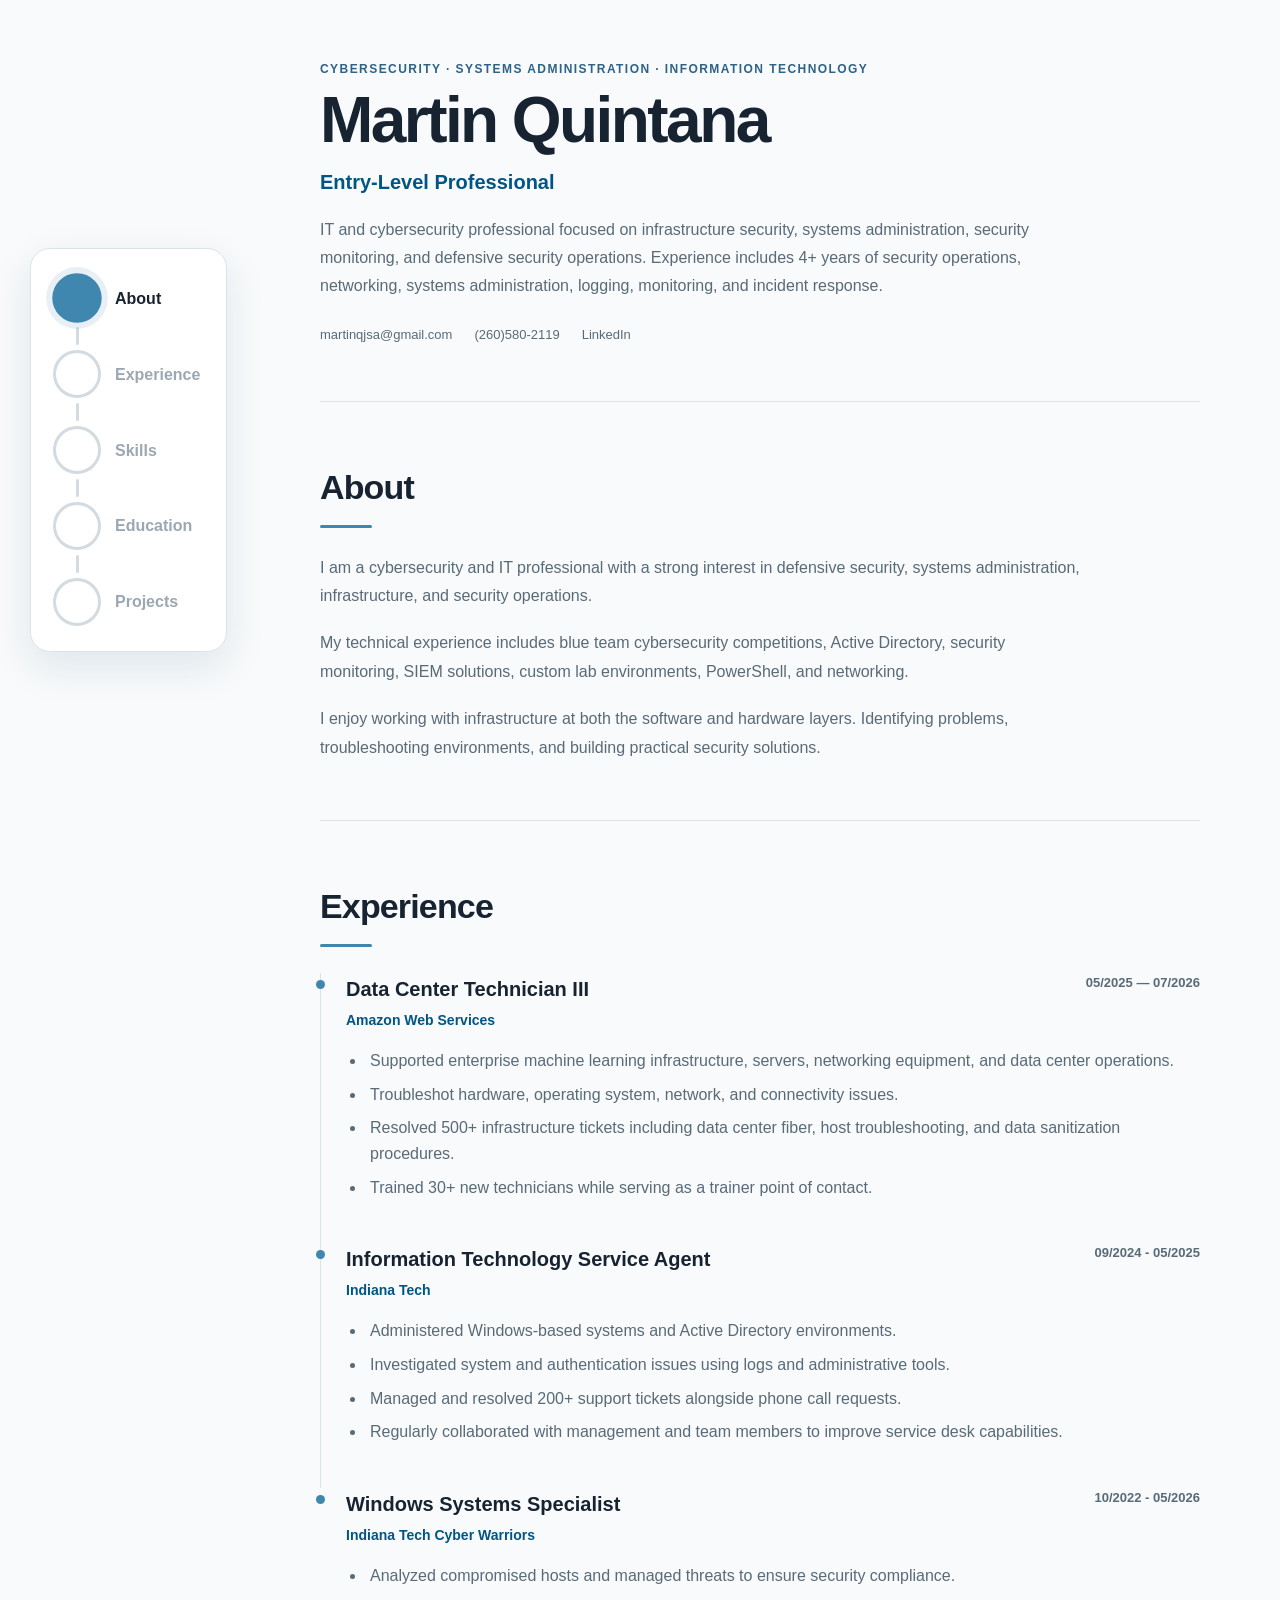
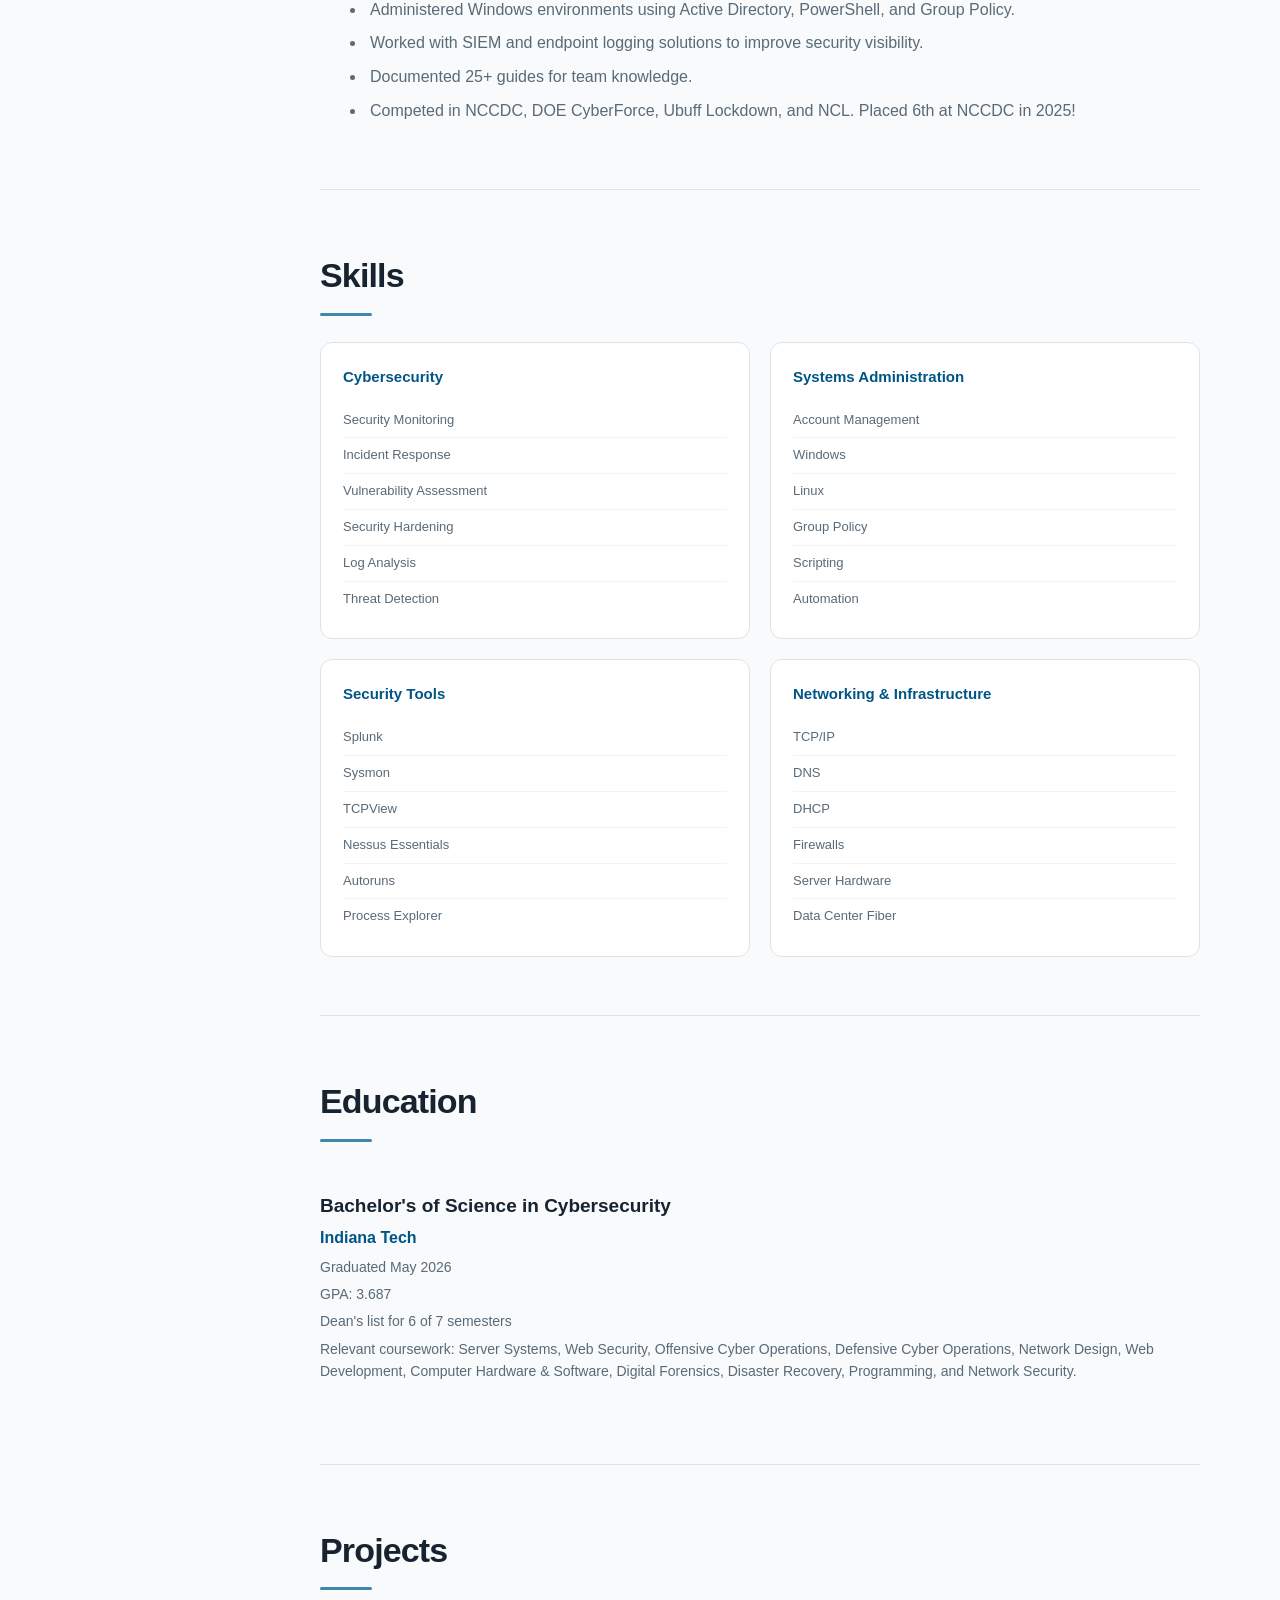
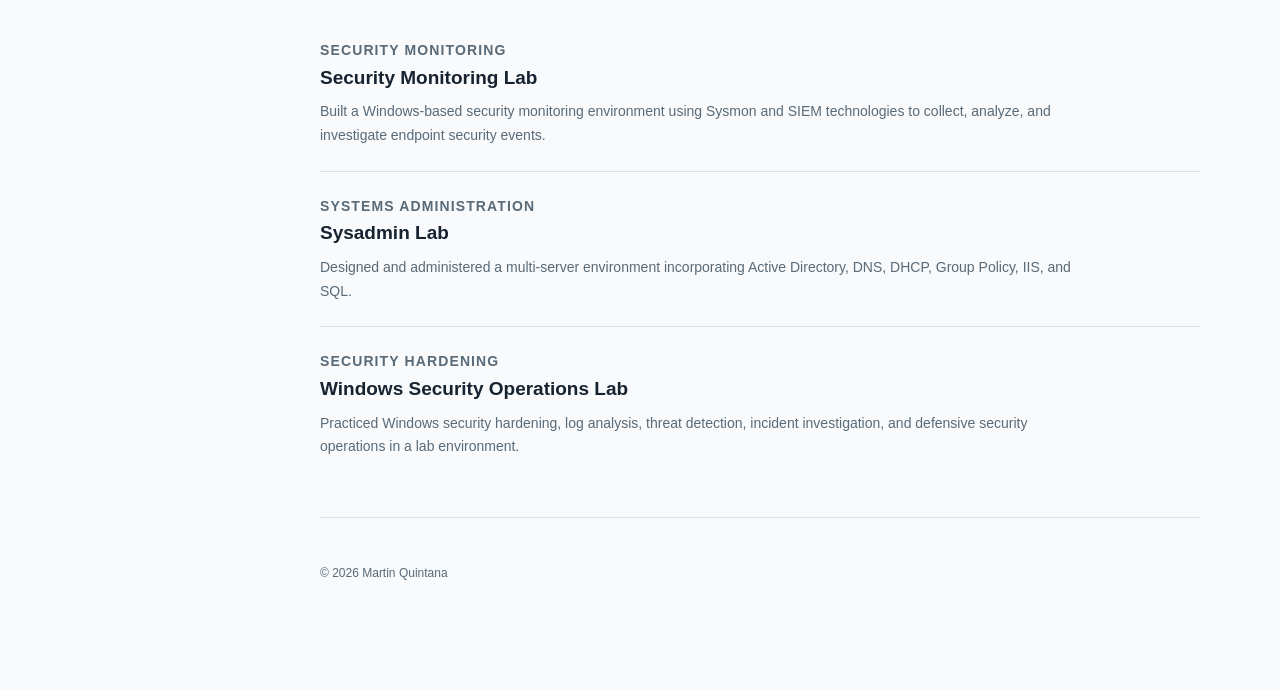
==== index.html @ 3f84eb12 "Create index.html current website code, needs revision and further work" ====
<!DOCTYPE html>
<html lang="en">
<head>
    <meta charset="UTF-8">
    <meta
        name="viewport"
        content="width=device-width, initial-scale=1.0, viewport-fit=cover"
    >
    <meta
        name="description"
        content="Professional cybersecurity and systems administration resume."
    >
    <meta name="theme-color" content="#f8fafb">

    <title>Martin Quintana | Cybersecurity Professional</title>

    <style>

        /* group - color palette */
        :root {
            --blue-dark: #005586;
            --blue-medium: #2e6287;
            --blue-active: #4087b0;

            --brown: #884905;
            --red-dark: #760e00;

            --text: #172331;
            --text-secondary: #596a78;

            --gray: #9ba8b3;
            --gray-light: #d3dbe1;
            --gray-background: #f1f4f6;

            --white: #ffffff;
            --off-white: #f8fafb;

            --border: #dce3e8;

            --shadow:
                0 15px 40px rgba(0, 55, 85, 0.10);
        }


        /* group - site appearance */
        * {
            box-sizing: border-box;
        }

        html {
            scroll-behavior: smooth;
        }

        body {
            margin: 0;

            font-family:
                Inter,
                -apple-system,
                BlinkMacSystemFont,
                "Segoe UI",
                Roboto,
                Helvetica,
                Arial,
                sans-serif;

            color: var(--text);
            background: var(--off-white);

            line-height: 1.6;
        }

        a {
            color: inherit;
            text-decoration: none;
        }


        /* group - page layout */
        .page {
            min-height: 100vh;
        }

        .main-content {
            width: min(880px, calc(100% - 370px));
            margin-left: 320px;
            padding: 45px 0 60px;
        }


        /* group - floating navbar */
        .section-nav {
            position: fixed;

            left: 30px;
            top: 50%;

            transform: translateY(-50%);

            z-index: 1000;

            width: 197px;

            padding:
                25px 22px;

            background: var(--white);

            border:
                1px solid
                var(--border);

            border-radius: 20px;

            box-shadow: var(--shadow);
        }


        .section-nav__list {
            list-style: none;

            margin: 0;
            padding: 0;
        }


        .section-nav__item {
            margin: 0;
            padding: 0;
        }


        /* group - nav link */
        .section-nav__link {
            display: flex;
            align-items: center;
            width: 100%;
            cursor: pointer;
            background: transparent;
            border: 0;
            text-align: left;
            transition: transform 180ms ease;
        }

        .section-nav__link[aria-current="true"] {
            cursor: default;
        }

        .section-nav__link:hover {
            transform: translateX(3px);
        }

        .section-nav__link:focus-visible {
            outline:
                3px solid
                rgba(64, 135, 176, 0.25);

            outline-offset: 4px;

            border-radius: 8px;
        }


        /* group - nav circles */
        .section-nav__circle {
            width: 48px;
            height: 48px;

            flex: 0 0 48px;

            display: flex;

            align-items: center;
            justify-content: center;

            border-radius: 50%;

            border:
                3px solid
                var(--gray-light);

            background:
                var(--white);

            color:
                var(--gray);

            font-size: 16px;

            font-weight: 600;

            transition:
                background 220ms ease,
                border-color 220ms ease,
                color 220ms ease,
                box-shadow 220ms ease,
                transform 220ms ease;
        }


        /* group - navbar text */
        .section-nav__content {
            margin-left: 14px;

            min-width: 0;
        }

        .section-nav__step {
            display: block;

            margin-bottom: 1px;

            color: var(--gray);

            font-size: 10px;

            font-weight: 700;

            letter-spacing: 0.14em;

            line-height: 1.2;

            text-transform: uppercase;

            transition:
                color 220ms ease;
        }

        .section-nav__title {
            display: block;

            color: var(--gray);

            font-size: 16px;

            font-weight: 600;

            line-height: 1.25;

            transition:
                color 220ms ease;
        }


        /* group - navbar design lines */
        .section-nav__connector {
            width: 3px;

            height: 18px;

            margin-top: 5px;
            margin-bottom: 5px;

            margin-left: 22.5px;

            border-radius: 3px;

            background:
                var(--gray-light);

            transition:
                background 220ms ease;
        }


        /* group - active navbar section */
        .section-nav__item.is-active
        .section-nav__circle {
            background:
                var(--blue-active);

            border-color:
                var(--blue-active);

            color:
                var(--white);

            box-shadow:
                0 0 0 6px
                rgba(64, 135, 176, 0.12);

            transform:
                scale(1.03);
        }

        .section-nav__item.is-active
        .section-nav__step {
            color:
                var(--blue-active);
        }

        .section-nav__item.is-active
        .section-nav__title {
            color:
                var(--text);
        }


        /* group - seen nav sections */
        .section-nav__item.is-read
        .section-nav__circle {
            background:
                var(--blue-dark);

            border-color:
                var(--blue-dark);

            color:
                var(--white);
        }

        .section-nav__item.is-read
        .section-nav__step {
            color:
                var(--blue-dark);
        }

        .section-nav__item.is-read
        .section-nav__title {
            color:
                var(--text);
        }


        /* group - unseen nav sections */
        .section-nav__item.is-unread
        .section-nav__circle {
            background:
                var(--white);

            border-color:
                var(--gray-light);

            color:
                var(--gray);
        }

        .section-nav__item.is-unread
        .section-nav__step {
            color:
                var(--gray);
        }

        .section-nav__item.is-unread
        .section-nav__title {
            color:
                var(--gray);
        }


        /* group - seen nav design lines */
        .section-nav__connector.is-read {
            background:
                var(--blue-dark);
        }


        /* group - header */
        .resume-header {
            padding:
                15px 0
                55px;

            border-bottom:
                1px solid
                var(--border);
        }

        .resume-header__eyebrow {
            margin:
                0 0 8px;

            color:
                var(--blue-medium);

            font-size:
                12px;

            font-weight:
                700;

            letter-spacing:
                0.12em;

            text-transform:
                uppercase;
        }

        .resume-header h1 {
            margin: 0;

            color:
                var(--text);

            font-size:
                clamp(42px, 6vw, 64px);

            font-weight:
                700;

            line-height:
                1.05;

            letter-spacing:
                -0.04em;
        }

        .resume-header__role {
            margin:
                12px 0 18px;

            color:
                var(--blue-dark);

            font-size:
                20px;

            font-weight:
                600;
        }

        .resume-header__summary {
            max-width:
                760px;

            margin:
                0;

            color:
                var(--text-secondary);

            font-size:
                16px;

            line-height:
                1.75;
        }


        /* group - contact area */
        .contact-row {
            display:
                flex;

            flex-wrap:
                wrap;

            gap:
                8px 22px;

            margin-top:
                25px;
        }

        .contact-item {
            color:
                var(--text-secondary);

            font-size:
                13px;

            font-weight:
                500;
        }

        .contact-item:hover {
            color:
                var(--blue-dark);
        }


        /* group - resume sections */
        .resume-section {
            padding: 58px 0;
            scroll-margin-top: 32px;
        }

        .resume-section + .resume-section {
            border-top:
                1px solid
                var(--border);
        }


        /* group - section headings */
        .section-heading {
            margin-bottom: 10px;
        }

        .section-heading h2 {
            margin: 0;

            color:
                var(--text);

            font-size:
                34px;

            font-weight:
                700;

            letter-spacing:
                -0.025em;
        }

        .section-rule {
            width: 52px;
            height: 3px;
            margin-bottom: 26px;
            background: var(--blue-active);
            border-radius: 2px;
        }


        /* group - about section */
        .about-text {
            max-width:
                760px;
        }

        .about-text p {
            margin:
                0 0 18px;

            color:
                var(--text-secondary);

            font-size:
                16px;

            line-height:
                1.8;
        }

        .about-text p:last-child {
            margin-bottom: 0;
        }


        /* group - experience section */
        .experience-item {
            position: relative;

            padding:
                0 0 35px 25px;

            border-left:
                1px solid
                var(--border);
        }

        .experience-item:last-child {
            padding-bottom: 0;

            border-left:
                1px solid
                transparent;
        }

        .experience-item::before {
            content: "";

            position: absolute;

            left: -5px;
            top: 7px;

            width: 9px;
            height: 9px;

            border-radius: 50%;

            background:
                var(--blue-active);
        }

        .experience-header {
            display:
                flex;

            justify-content:
                space-between;

            align-items:
                flex-start;

            gap:
                20px;
        }

        .experience-title {
            margin: 0;

            color:
                var(--text);

            font-size:
                20px;

            font-weight:
                700;
        }

        .experience-company {
            margin:
                4px 0 0;

            color:
                var(--blue-dark);

            font-size:
                14px;

            font-weight:
                600;
        }

        .experience-date {
            flex-shrink: 0;

            color:
                var(--text-secondary);

            font-size:
                13px;

            font-weight:
                600;

            white-space:
                nowrap;
        }

        .experience-item ul {
            margin:
                17px 0 0;

            padding-left:
                20px;

            color:
                var(--text-secondary);
        }

        .experience-item li {
            margin-bottom:
                8px;

            padding-left:
                4px;
        }


        /* group - skills section */
        .skills-grid {
            display:
                grid;

            grid-template-columns:
                repeat(2, minmax(0, 1fr));

            gap:
                20px;
        }

        .skill-group {
            padding:
                22px;

            background:
                var(--white);

            border:
                1px solid
                var(--border);

            border-radius:
                12px;
        }

        .skill-group h3 {
            margin:
                0 0 14px;

            color:
                var(--blue-dark);

            font-size:
                15px;

            font-weight:
                700;
        }

        .skill-list {
            list-style:
                none;

            margin: 0;
            padding: 0;
        }

        .skill-list li {
            padding:
                7px 0;

            color:
                var(--text-secondary);

            border-bottom:
                1px solid
                var(--gray-background);

            font-size:
                13px;
        }

        .skill-list li:last-child {
            border-bottom:
                none;
        }


        /* group - education section */
        .education-item {
            padding:
                23px 0;

            border-bottom:
                1px solid
                var(--border);
        }

        .education-item:first-child {
            padding-top: 0;
        }

        .education-item:last-child {
            border-bottom: none;
        }

        .education-degree {
            margin: 0;

            color:
                var(--text);

            font-size:
                19px;

            font-weight:
                700;
        }

        .education-school {
            margin:
                4px 0 0;

            color:
                var(--blue-dark);

            font-weight:
                600;
        }

        .education-details {
            margin:
                5px 0 0;

            color:
                var(--text-secondary);

            font-size:
                14px;
        }

        /* group - projects section */
        .project {
            padding: 23px 0;
            border-bottom: 1px solid var(--border);
        }

        .project:first-child {
            padding-top: 0;
        }

        .project:last-child {
            padding-bottom: 0;
            border-bottom: 0;
        }

        .project-type {
            margin: 0 0 5px;
            color: var(--red-dark);
            font-size: 11px;
            font-weight: 700;
            letter-spacing: 0.08em;
            line-height: 1.3;
            text-transform: uppercase;
        }

        .project h3 {
            margin: 0 0 7px;
            color: var(--text);
            font-size: 19px;
            font-weight: 700;
        }

        .project p {
            max-width: 760px;
            margin: 0;
            color: var(--text-secondary);
            font-size: 14px;
            line-height: 1.7;
        }


        /* group - footer */
        .resume-footer {
            padding:
                34px 0;

            border-top:
                1px solid
                var(--border);

            color:
                var(--text-secondary);

            font-size:
                12px;
        }


        /* group - tablet compatibility */
        @media (max-width: 1050px) {
            .section-nav {
                left: 16px;
                width: 196px;
                padding: 18px 15px;
            }

            .section-nav__circle {
                width: 42px;
                height: 42px;
                flex-basis: 42px;
            }

            .section-nav__connector {
                margin-left: 19.5px;
            }

            .section-nav__content {
                margin-left: 10px;
            }

            .section-nav__title {
                font-size: 14px;
            }

            .main-content {
                width: calc(100% - 250px);
                margin-left: 235px;
            }
        }


        /* group - mobile compatibility */
        @media (max-width: 700px) {

            .main-content {
                width:
                    100%;

                margin-left:
                    0;

                padding:
                    30px 22px 100px;
            }


            .resume-header {
                padding:
                    10px 0 45px;
            }


            .resume-header h1 {
                font-size:
                    clamp(38px, 12vw, 55px);
            }


            .resume-header__role {
                font-size:
                    17px;
            }


            .resume-section {
                padding: 48px 0;
                scroll-margin-top: 20px;
            }


            .skills-grid {
                grid-template-columns:
                    1fr;
            }


            .experience-header {
                flex-direction:
                    column;

                gap:
                    4px;
            }


            /* group - mobile nav */
            .section-nav {
                position: fixed;
                right: 12px;
                bottom: max(12px, env(safe-area-inset-bottom));
                left: 12px;
                width: auto;
                padding: 8px 10px;
                transform: none;
                border-radius: 14px;
                backdrop-filter: blur(10px);
                -webkit-backdrop-filter: blur(10px);
            }


            .section-nav__list {
                display:
                    flex;

                align-items:
                    center;

                justify-content:
                    space-between;
            }


            .section-nav__item {
                flex:
                    1;
            }


            .section-nav__link {
                justify-content:
                    center;
            }


            .section-nav__content {
                display:
                    none;
            }


            .section-nav__circle {
                width: 38px;
                height: 38px;
                flex-basis: 38px;
                border-width: 2px;
                font-size: 13px;
            }


            .section-nav__connector {
                display:
                    none;
            }


            .section-heading h2 {
                font-size:
                    30px;
            }

        }

        @media (prefers-reduced-motion: reduce) {
            html {
                scroll-behavior: auto;
            }

            *,
            *::before,
            *::after {
                transition-duration: 0.01ms !important;
                animation-duration: 0.01ms !important;
                animation-iteration-count: 1 !important;
            }
        }

    </style>
</head>


<body>

<div class="page">


    <!-- area - navbar -->
    <nav
        class="section-nav"
        aria-label="Resume sections"
    >

        <ul class="section-nav__list">


            <!-- navigation item 1 - about -->
            <li
                class="section-nav__item is-active"
                data-nav-index="0"
            >

                <a
                    href="#about"
                    class="section-nav__link"
                >

                    <span class="section-nav__circle">
                    </span>

                    <span class="section-nav__content">

                        <span class="section-nav__step">
                        </span>

                        <span class="section-nav__title">
                            About
                        </span>

                    </span>

                </a>


                <div
                    class="section-nav__connector"
                    data-connector-index="0"
                ></div>

            </li>


            <!-- navigation item 2 - experience -->
            <li
                class="section-nav__item is-unread"
                data-nav-index="1"
            >

                <a
                    href="#experience"
                    class="section-nav__link"
                >

                    <span class="section-nav__circle">
                    </span>

                    <span class="section-nav__content">

                        <span class="section-nav__step">
                        </span>

                        <span class="section-nav__title">
                            Experience
                        </span>

                    </span>

                </a>


                <div
                    class="section-nav__connector"
                    data-connector-index="1"
                ></div>

            </li>


            <!-- navigation item 3 - skills -->
            <li
                class="section-nav__item is-unread"
                data-nav-index="2"
            >

                <a
                    href="#skills"
                    class="section-nav__link"
                >

                    <span class="section-nav__circle">
                    </span>

                    <span class="section-nav__content">

                        <span class="section-nav__step">
                        </span>

                        <span class="section-nav__title">
                            Skills
                        </span>

                    </span>

                </a>


                <div
                    class="section-nav__connector"
                    data-connector-index="2"
                ></div>

            </li>


            <!-- navigation item 4 - education -->
            <li
                class="section-nav__item is-unread"
                data-nav-index="3"
            >

                <a
                    href="#education"
                    class="section-nav__link"
                >

                    <span class="section-nav__circle" aria-hidden="true"></span>

                    <span class="section-nav__content">
                        <span class="section-nav__title">
                            Education
                        </span>
                    </span>

                </a>

                <div
                    class="section-nav__connector"
                    data-connector-index="3"
                    aria-hidden="true"
                ></div>

            </li>

            <!-- navigation item 5 - projects -->
            <li
                class="section-nav__item is-unread"
                data-nav-index="4"
            >

                <a
                    href="#projects"
                    class="section-nav__link"
                >

                    <span class="section-nav__circle" aria-hidden="true"></span>

                    <span class="section-nav__content">
                        <span class="section-nav__title">
                            Projects
                        </span>
                    </span>

                </a>

            </li>

        </ul>

    </nav>



    <!-- area - main content -->
    <main class="main-content">


        <!-- area - header -->
        <header class="resume-header">

            <p class="resume-header__eyebrow">
                Cybersecurity · Systems Administration · Information Technology
            </p>


            <h1>
                Martin Quintana
            </h1>


            <p class="resume-header__role">
                Entry-Level Professional
            </p>


            <p class="resume-header__summary">
                IT and cybersecurity professional focused on
                infrastructure security, systems administration,
                security monitoring, and defensive security
                operations. Experience includes 4+ years of security 
                operations, networking, systems administration, logging,
                monitoring, and incident response.
            </p>


            <div class="contact-row">

                <a
                    class="contact-item"
                    href="mailto:martinqjsa@gmail.com"
                >
                    martinqjsa@gmail.com
                </a>

                <a
                    class="contact-item"
                    href="tel:+12605802119"
                >
                    (260)580-2119
                </a>

                <a
                    class="contact-item"
                    href="https://www.linkedin.com/in/martin-quintana"
                    target="_blank"
                    rel="noopener noreferrer"
                >
                    LinkedIn
                </a>

            </div>

        </header>



        <!-- section1 - about -->
        <section
            id="about"
            class="resume-section"
            data-nav-section="0"
        >

            <div class="section-heading">

                <h2>
                    About
                </h2>

            </div>

            <div class="section-rule"></div>


            <div class="about-text">

                <p>
                    I am a cybersecurity and IT professional with
                    a strong interest in defensive security, systems
                    administration, infrastructure, and security
                    operations.
                </p>

                <p>
                    My technical experience includes blue team cybersecurity 
                    competitions, Active Directory, security monitoring, SIEM 
                    solutions, custom lab environments, PowerShell, and networking.
                </p>

                <p>
                    I enjoy working with infrastructure at both the
                    software and hardware layers. Identifying
                    problems, troubleshooting environments, and 
                    building practical security solutions.
                </p>

            </div>

        </section>



        <!-- section2 - experience -->
        <section
            id="experience"
            class="resume-section"
            data-nav-section="1"
        >

            <div class="section-heading">

                <h2>
                    Experience
                </h2>

            </div>

            <div class="section-rule"></div>


            <article class="experience-item">

                <div class="experience-header">

                    <div>

                        <h3 class="experience-title">
                            Data Center Technician III
                        </h3>

                        <p class="experience-company">
                            Amazon Web Services
                        </p>

                    </div>

                    <span class="experience-date">
                        05/2025 — 07/2026
                    </span>

                </div>


                <ul>

                    <li>
                        Supported enterprise machine learning 
                        infrastructure, servers, networking 
                        equipment, and data center operations.
                    </li>

                    <li>
                        Troubleshot hardware, operating system,
                        network, and connectivity issues.
                    </li>

                    <li>
                        Resolved 500+ infrastructure tickets including
                        data center fiber, host troubleshooting, and 
                        data sanitization procedures.
                    </li>

                    <li>
                        Trained 30+ new technicians while serving as a
                        trainer point of contact.
                    </li>

                </ul>

            </article>


            <article class="experience-item">

                <div class="experience-header">

                    <div>

                        <h3 class="experience-title">
                            Information Technology Service Agent
                        </h3>

                        <p class="experience-company">
                            Indiana Tech
                        </p>

                    </div>

                    <span class="experience-date">
                        09/2024 - 05/2025
                    </span>

                </div>


                <ul>

                    <li>
                        Administered Windows-based systems and
                        Active Directory environments.
                    </li>

                    <li>
                        Investigated system and authentication
                        issues using logs and administrative tools.
                    </li>

                    <li>
                        Managed and resolved 200+ support tickets 
                        alongside phone call requests.
                    </li>

                    <li>
                        Regularly collaborated with management and 
                        team members to improve service desk capabilities.
                    </li>

                </ul>

            </article>


            <article class="experience-item">

                <div class="experience-header">

                    <div>

                        <h3 class="experience-title">
                            Windows Systems Specialist
                        </h3>

                        <p class="experience-company">
                            Indiana Tech Cyber Warriors
                        </p>

                    </div>

                    <span class="experience-date">
                        10/2022 - 05/2026
                    </span>

                </div>


                <ul>

                    <li>
                        Analyzed compromised hosts and managed threats to ensure 
                        security compliance.
                    </li>

                    <li>
                        Administered Windows environments using Active Directory, 
                        PowerShell, and Group Policy.
                    </li>

                    <li>
                        Worked with SIEM and endpoint logging solutions
                        to improve security visibility.
                    </li>

                    <li>
                        Documented 25+ guides for team knowledge.
                    </li>

                    <li>
                        Competed in NCCDC, DOE CyberForce, Ubuff Lockdown, and NCL.
                         Placed 6th at NCCDC in 2025!
                    </li>

                </ul>

            </article>

        </section>



        <!-- section3 - skills -->
        <section
            id="skills"
            class="resume-section"
            data-nav-section="2"
        >

            <div class="section-heading">

                <h2>
                    Skills
                </h2>

            </div>

            <div class="section-rule"></div>


            <div class="skills-grid">


                <div class="skill-group">

                    <h3>
                        Cybersecurity
                    </h3>

                    <ul class="skill-list">

                        <li>Security Monitoring</li>
                        <li>Incident Response</li>
                        <li>Vulnerability Assessment</li>
                        <li>Security Hardening</li>
                        <li>Log Analysis</li>
                        <li>Threat Detection</li>

                    </ul>

                </div>


                <div class="skill-group">

                    <h3>
                        Systems Administration
                    </h3>

                    <ul class="skill-list">

                        <li>Account Management</li>
                        <li>Windows</li>
                        <li>Linux</li>
                        <li>Group Policy</li>
                        <li>Scripting</li>
                        <li>Automation</li>

                    </ul>

                </div>


                <div class="skill-group">

                    <h3>
                        Security Tools
                    </h3>

                    <ul class="skill-list">

                        <li>Splunk</li>
                        <li>Sysmon</li>
                        <li>TCPView</li>
                        <li>Nessus Essentials</li>
                        <li>Autoruns</li>
                        <li>Process Explorer</li>

                    </ul>

                </div>


                <div class="skill-group">

                    <h3>
                        Networking & Infrastructure
                    </h3>

                    <ul class="skill-list">

                        <li>TCP/IP</li>
                        <li>DNS</li>
                        <li>DHCP</li>
                        <li>Firewalls</li>
                        <li>Server Hardware</li>
                        <li>Data Center Fiber</li>

                    </ul>

                </div>

            </div>

        </section>



        <!-- section4 - education -->
        <section
            id="education"
            class="resume-section"
            data-nav-section="3"
        >

            <div class="section-heading">

                <h2>
                    Education
                </h2>

            </div>

            <div class="section-rule"></div>


            <article class="education-item">

                <h3 class="education-degree">
                    Bachelor's of Science in Cybersecurity
                </h3>

                <p class="education-school">
                    Indiana Tech
                </p>

                <p class="education-details">
                    Graduated May 2026
                </p>

                <p class="education-details"> 
                    GPA: 3.687
                </p>

                <p class="education-details"> 
                    Dean's list for 6 of 7 semesters
                </p>       
                
                <p class="education-details"> 
                    Relevant coursework: Server Systems, Web Security, 
                    Offensive Cyber Operations, Defensive Cyber 
                    Operations, Network Design, Web Development, 
                    Computer Hardware & Software, Digital Forensics, 
                    Disaster Recovery, Programming, and Network Security.
                </p>  

            </article>

        </section>


        <!-- section5 - projects -->
        <section
            id="projects"
            class="resume-section"
            data-nav-section="4"
        >

            <div class="section-heading">
                <h2>Projects</h2>
            </div>

            <div class="section-rule"></div>

            <article class="project">
                <p class="project-type">Security Monitoring</p>
                <h3>Security Monitoring Lab</h3>
                <p>
                    Built a Windows-based security monitoring environment
                    using Sysmon and SIEM technologies to collect, analyze,
                    and investigate endpoint security events.
                </p>
            </article>

            <article class="project">
                <p class="project-type">Systems Administration</p>
                <h3>Sysadmin Lab</h3>
                <p>
                    Designed and administered a multi-server
                    environment incorporating Active Directory, DNS, DHCP,
                    Group Policy, IIS, and SQL.
                </p>
            </article>

            <article class="project">
                <p class="project-type">Security Hardening</p>
                <h3>Windows Security Operations Lab</h3>
                <p>
                    Practiced Windows security hardening, log analysis, 
                    threat detection, incident investigation, and 
                    defensive security operations in a lab environment.
                </p>
            </article>

        </section>


        <!-- area - footer -->

        <footer class="resume-footer">

            <p>
                © 2026 Martin Quintana
            </p>

        </footer>

    </main>

</div>



<script>
document.addEventListener("DOMContentLoaded", () => {
    const navItems = [...document.querySelectorAll(".section-nav__item")];
    const navLinks = [...document.querySelectorAll(".section-nav__link")];
    const connectors = [...document.querySelectorAll(".section-nav__connector")];
    const sections = [...document.querySelectorAll("[data-nav-section]")];

    if (!navItems.length || !navLinks.length || !sections.length) return;

    const updateNavigation = (activeIndex) => {
        navItems.forEach((item, index) => {
            item.classList.toggle("is-active", index === activeIndex);
            item.classList.toggle("is-read", index < activeIndex);
            item.classList.toggle("is-unread", index > activeIndex);
        });

        navLinks.forEach((link, index) => {
            if (index === activeIndex) {
                link.setAttribute("aria-current", "true");
            } else {
                link.removeAttribute("aria-current");
            }
        });

        connectors.forEach((connector, index) => {
            connector.classList.toggle("is-read", activeIndex > index);
        });
    };

    const observer = new IntersectionObserver(
        (entries) => {
            const visibleSections = entries
                .filter((entry) => entry.isIntersecting)
                .sort(
                    (a, b) =>
                        a.boundingClientRect.top - b.boundingClientRect.top
                );

            if (!visibleSections.length) return;

            const activeIndex = sections.indexOf(visibleSections[0].target);

            if (activeIndex >= 0) {
                updateNavigation(activeIndex);
            }
        },
        {
            rootMargin: "-32% 0px -52% 0px",
            threshold: 0
        }
    );

    sections.forEach((section) => observer.observe(section));

    navItems.forEach((item, index) => {
        const link = item.querySelector(".section-nav__link");

        link?.addEventListener("click", () => {
            updateNavigation(index);
        });
    });

    updateNavigation(0);
});
</script>

</body>
</html>
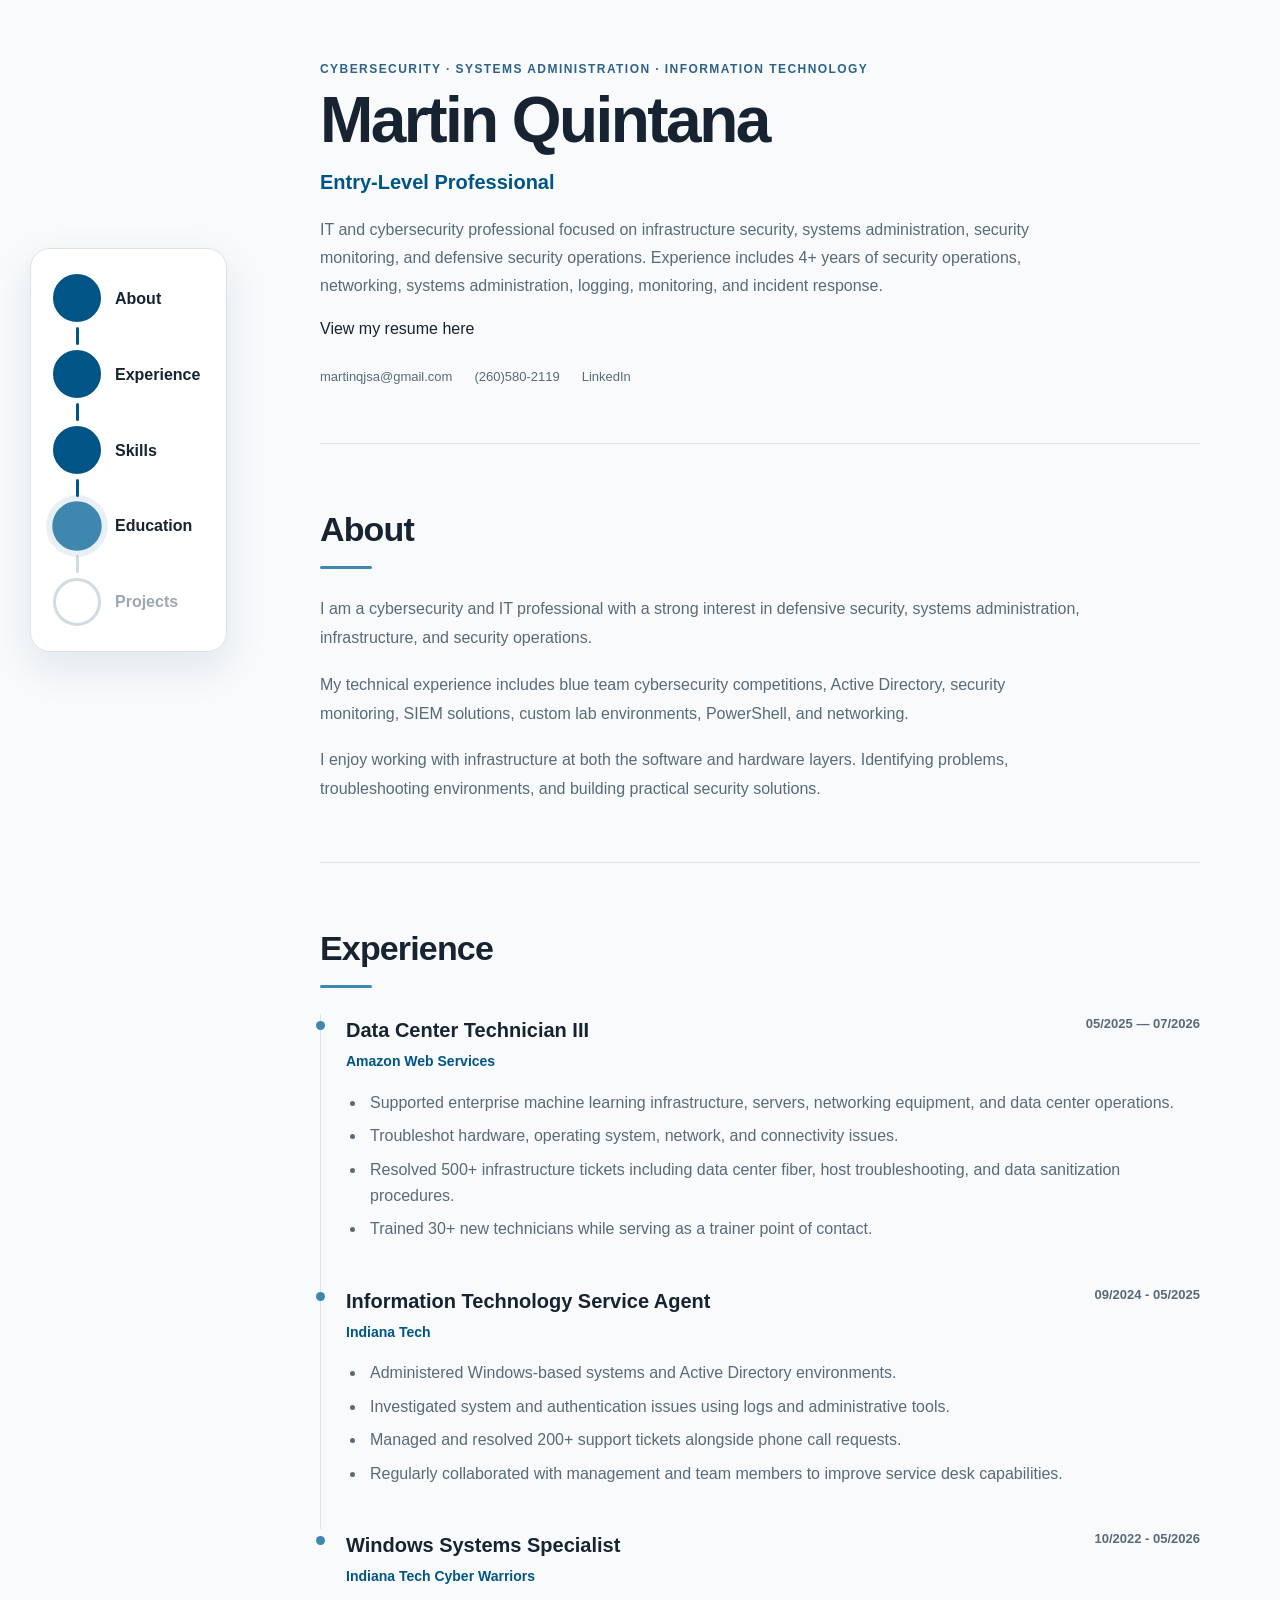
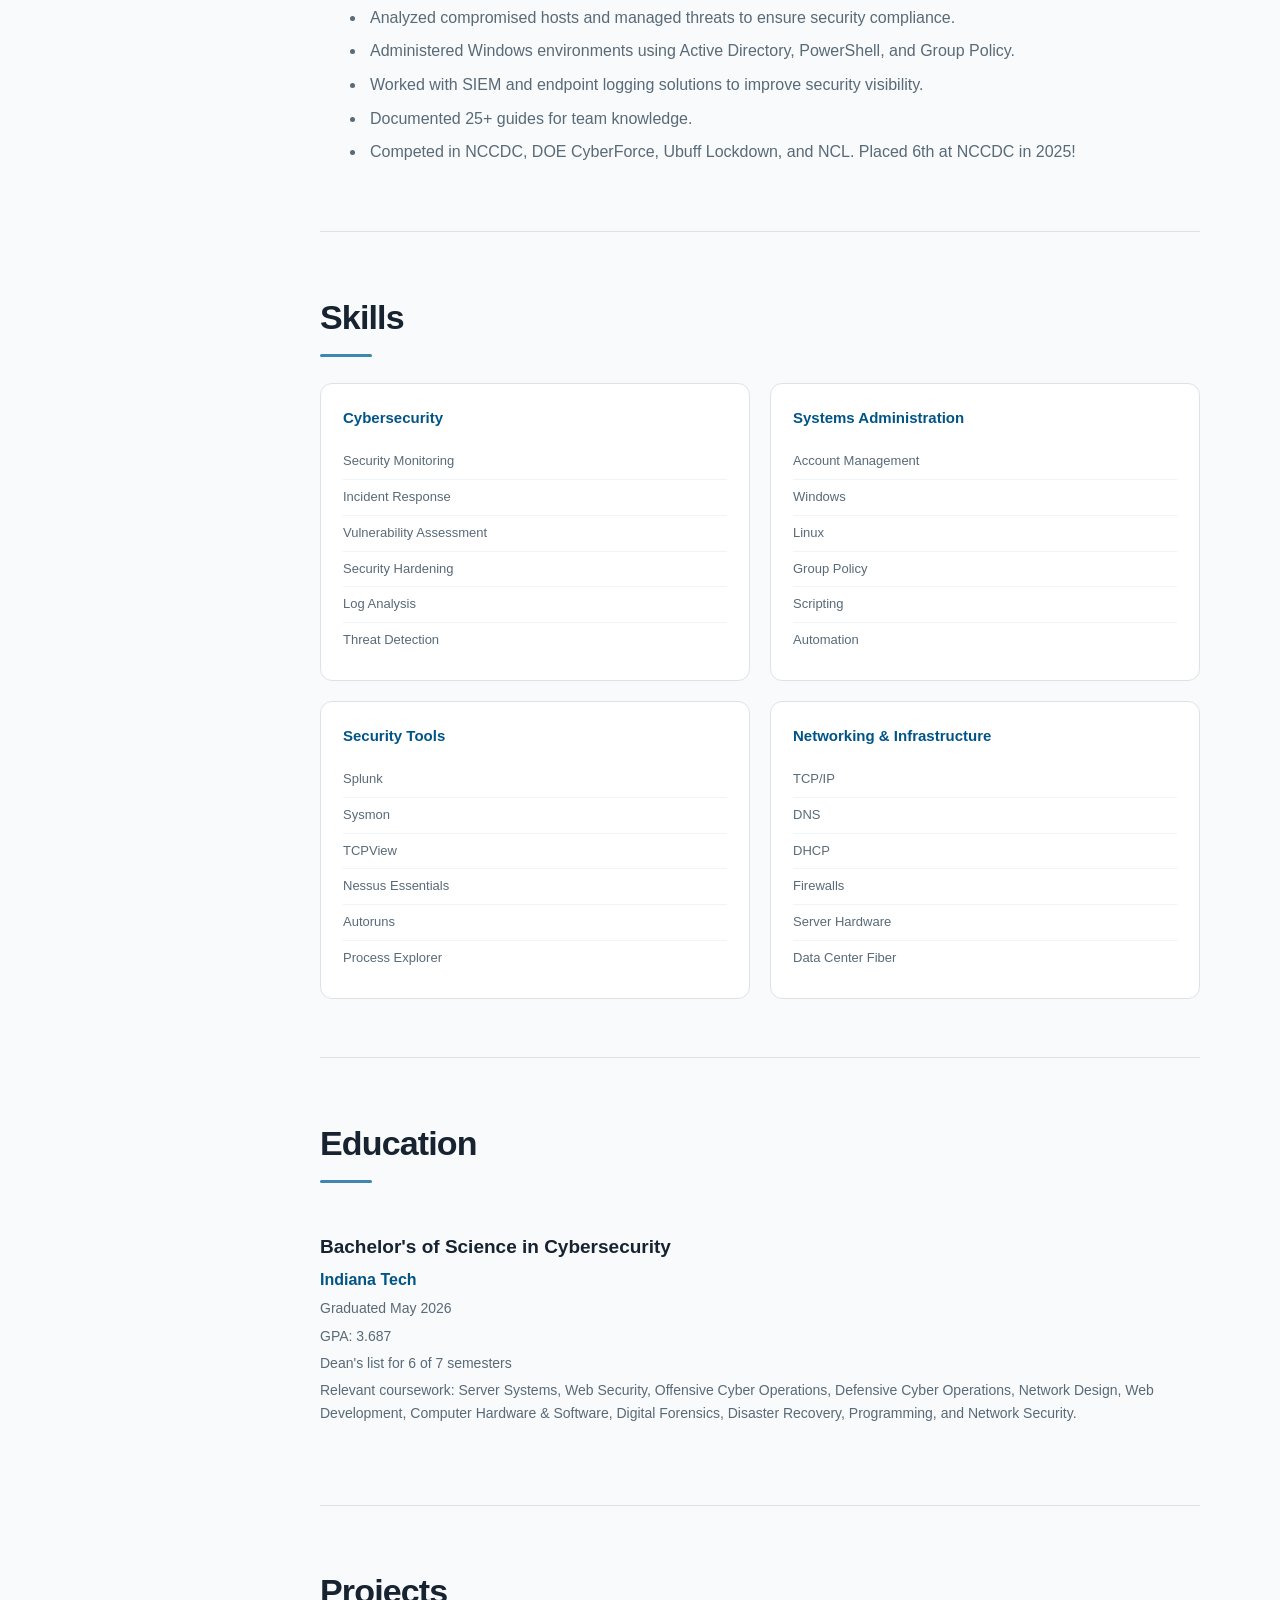
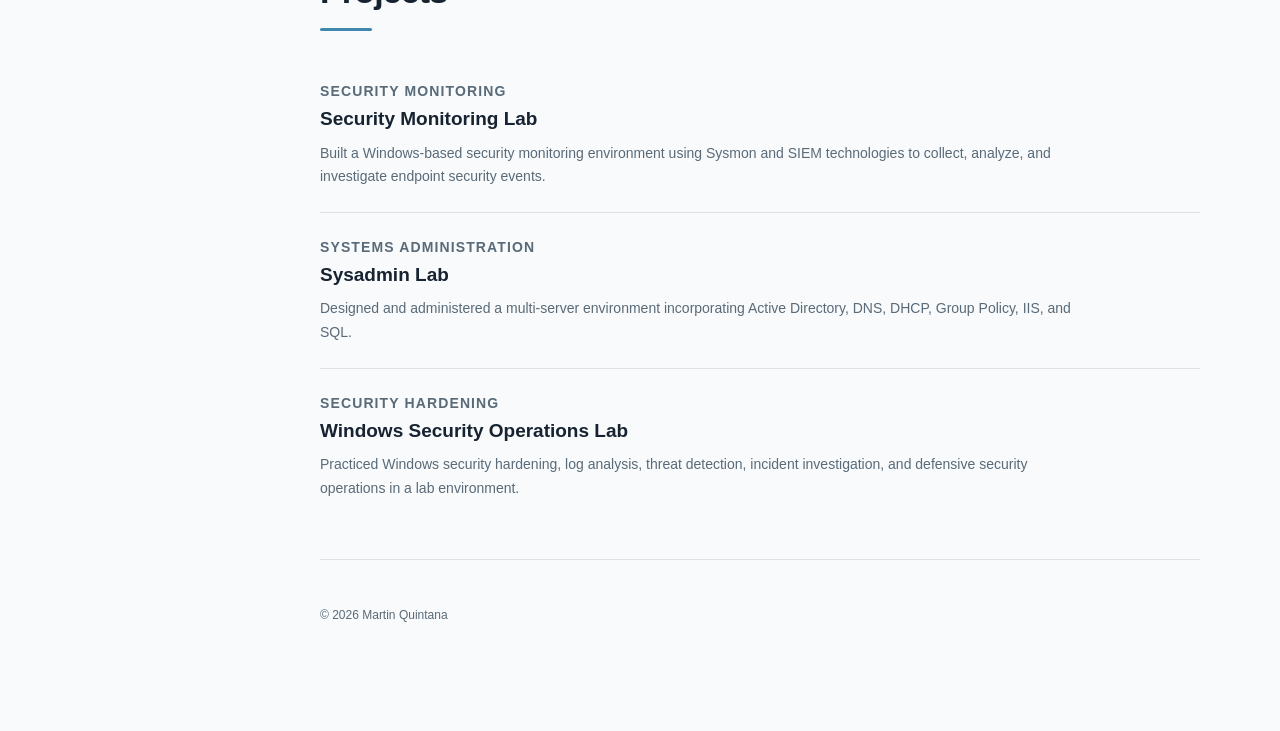
==== commit 34bf12ba: "Update index.html added href to resume page" ====
--- a/index.html
+++ b/index.html
@@ -13,7 +13,7 @@
     <meta name="theme-color" content="#f8fafb">
 
     <title>Martin Quintana | Cybersecurity Professional</title>
-
+    
     <style>
 
         /* group - color palette */
@@ -1215,6 +1215,10 @@
                 monitoring, and incident response.
             </p>
 
+            <p>
+                <a href="resume.html"> View my resume here</a>
+            </p>
+
 
             <div class="contact-row">
 
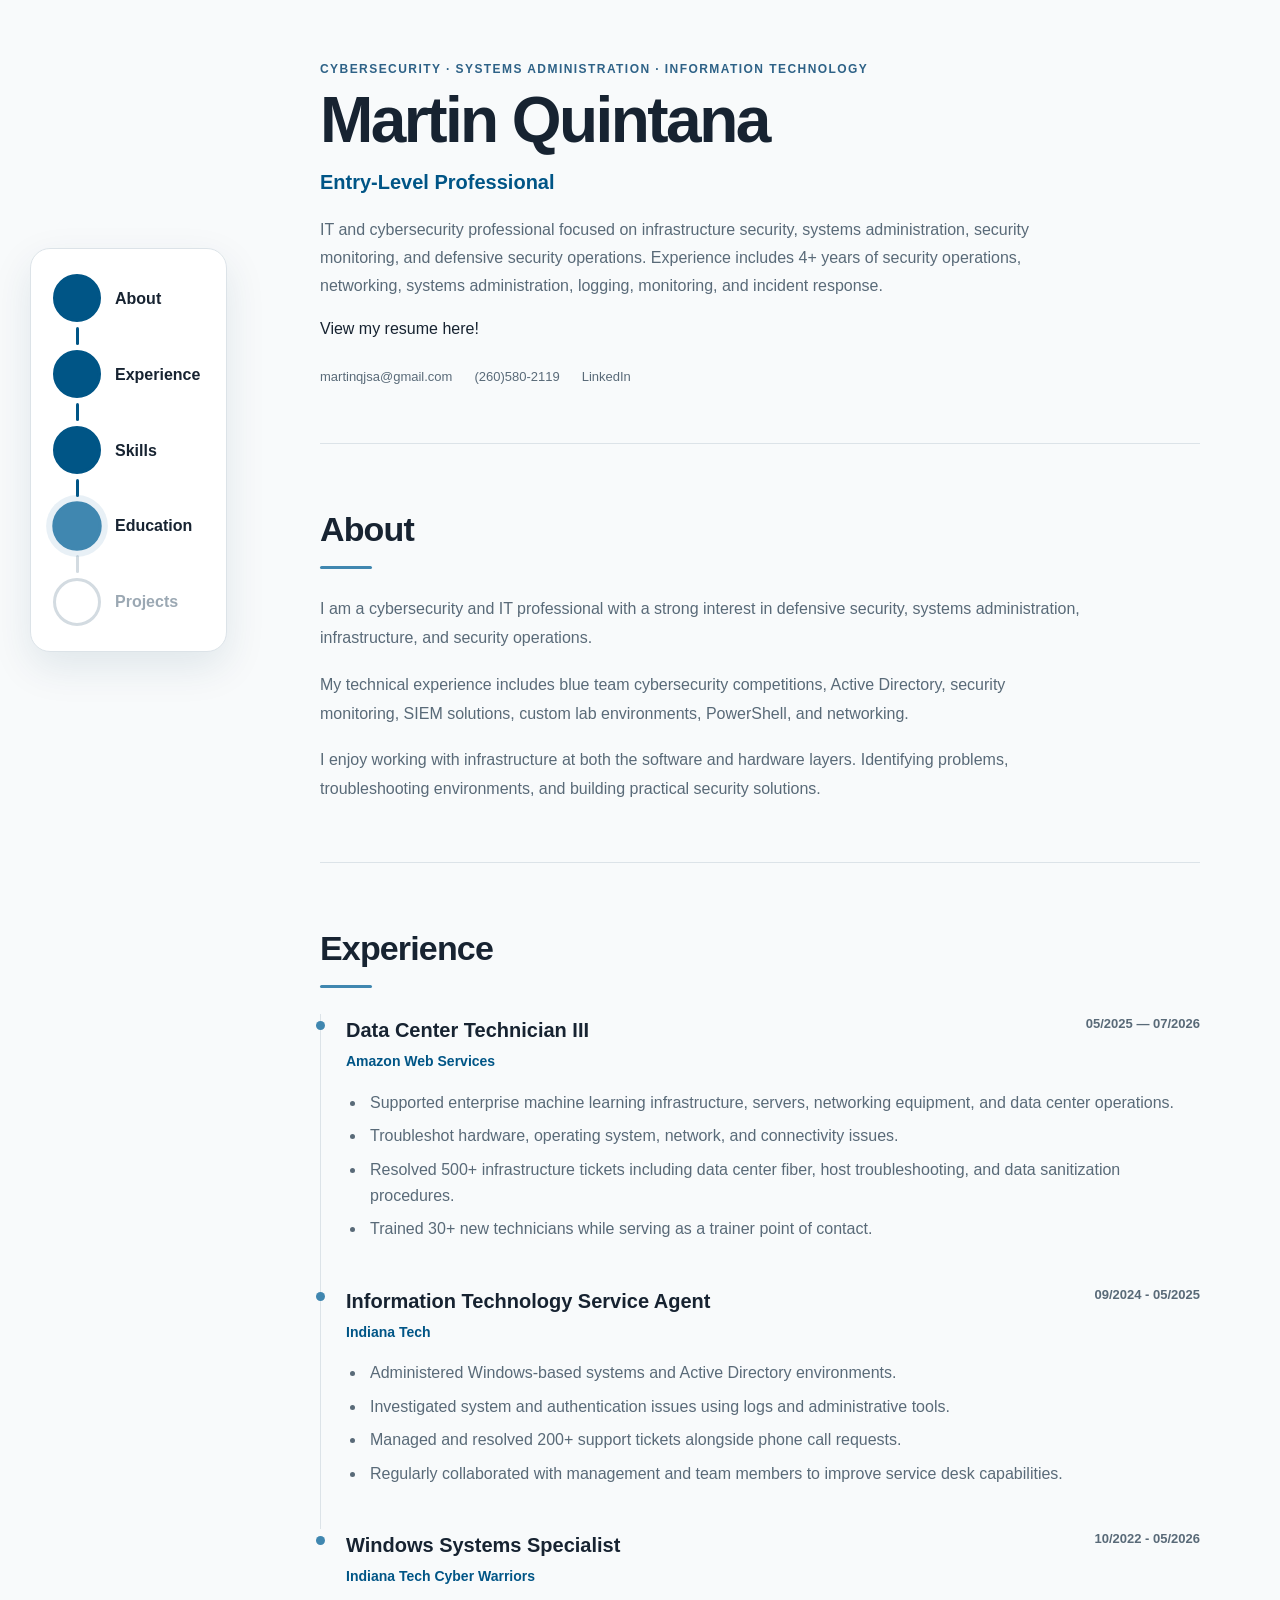
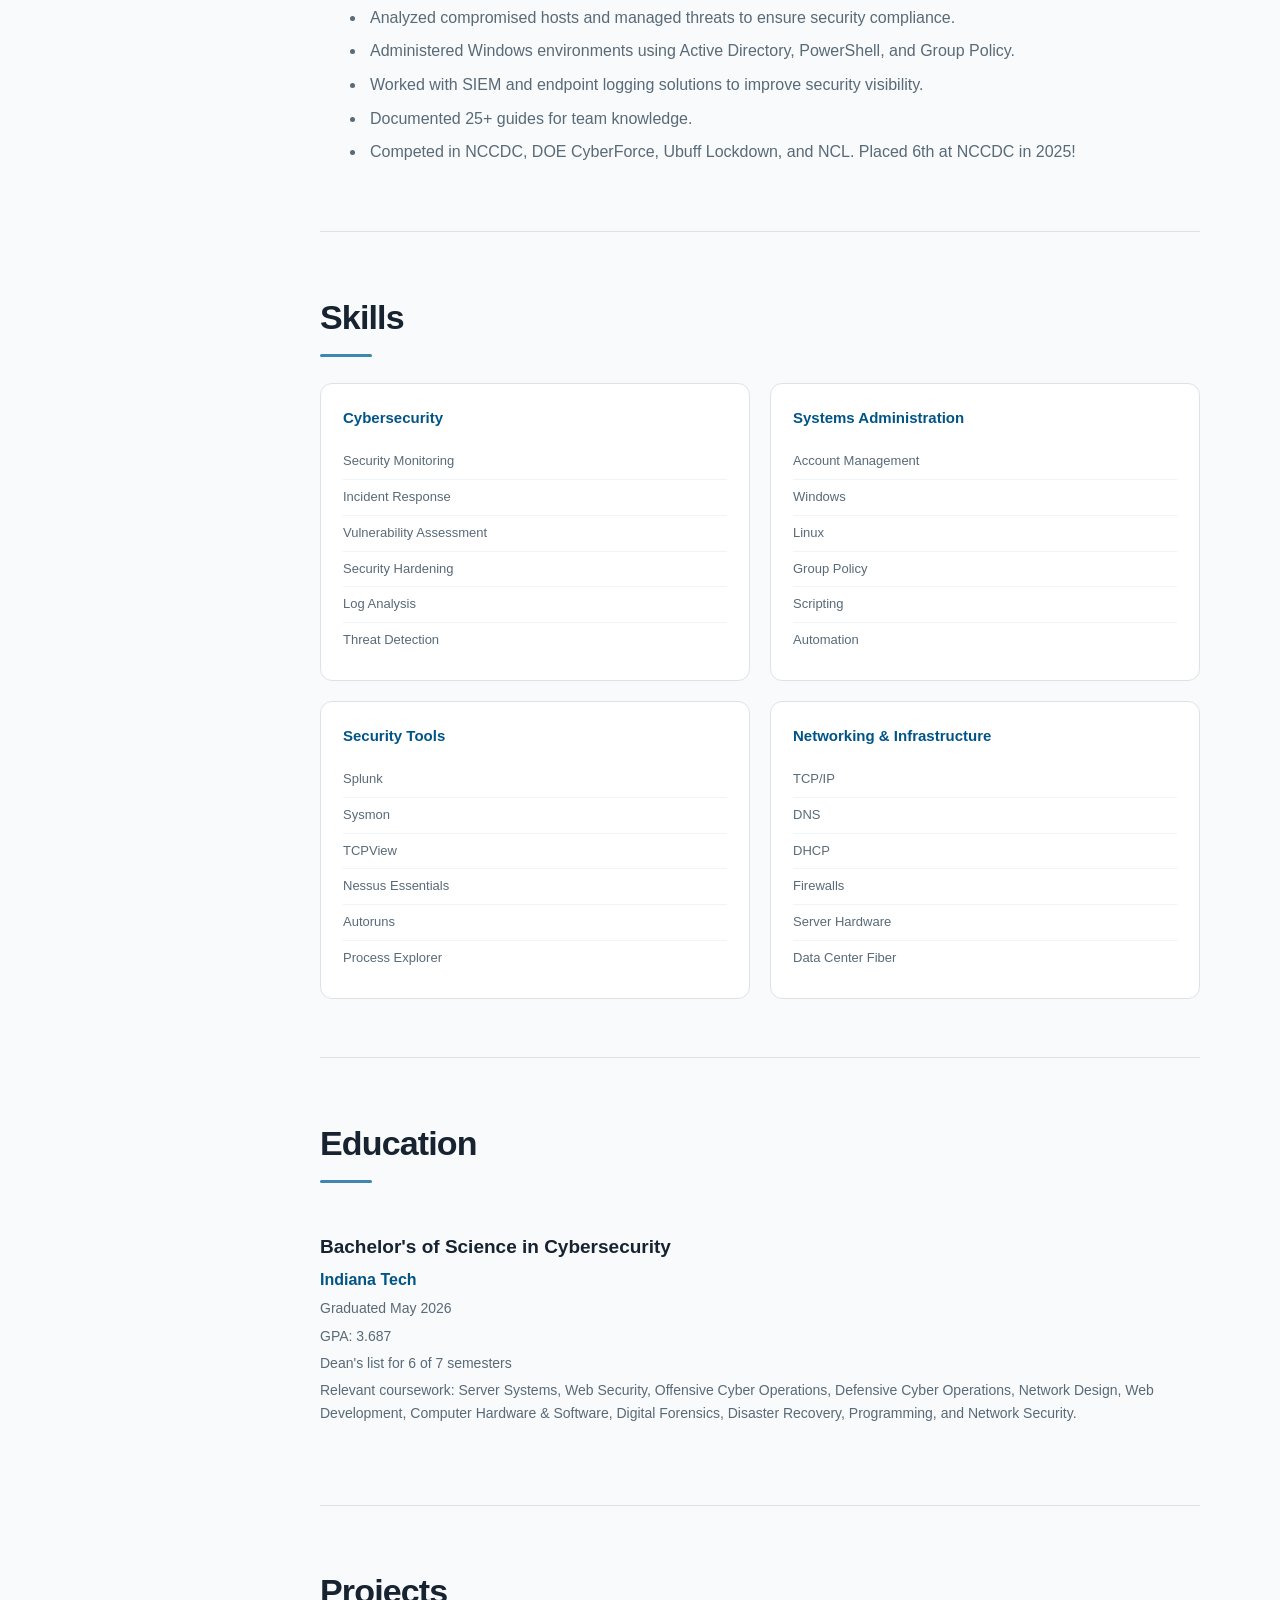
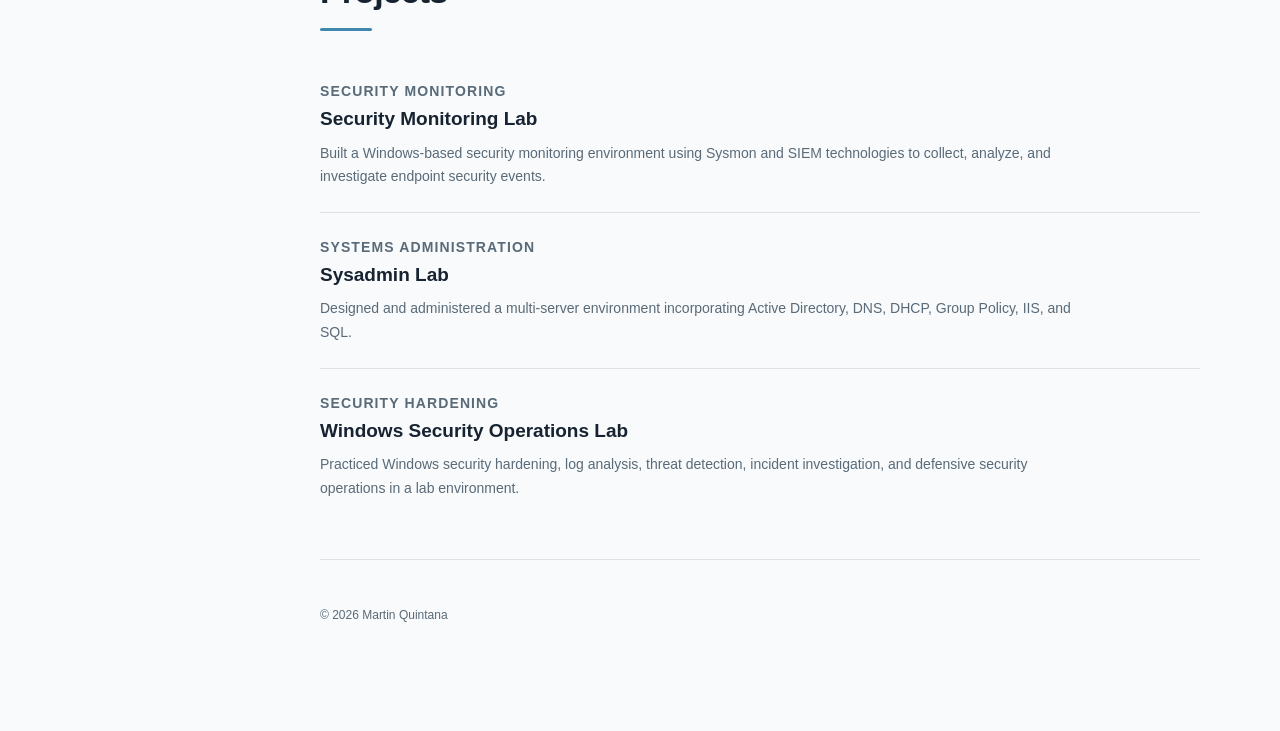
==== commit 9f58e360: "updating dev branch made resume page with viewer and download button hopefully it works?" ====
--- a/index.html
+++ b/index.html
@@ -1216,7 +1216,7 @@
             </p>
 
             <p>
-                <a href="resume.html"> View my resume here</a>
+                <a href="resume.html">View my resume here!</a>
             </p>
 
 
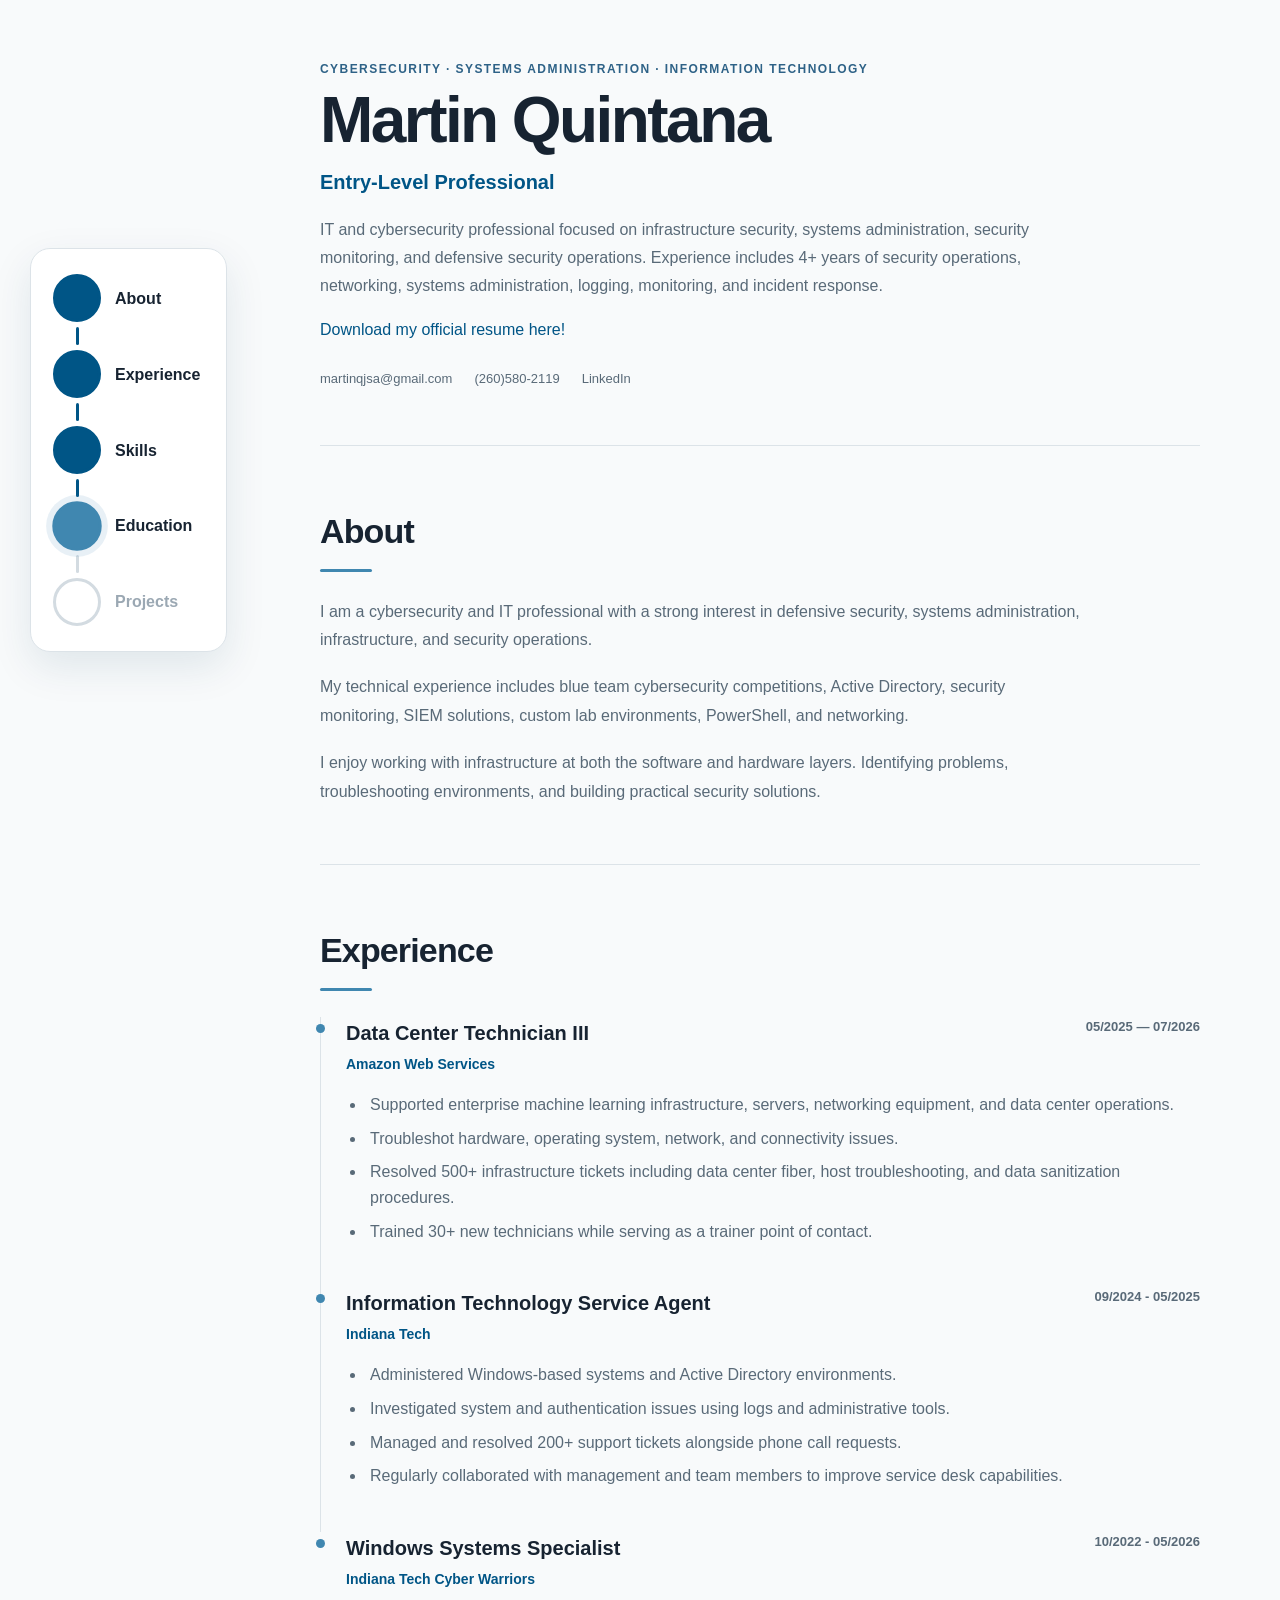
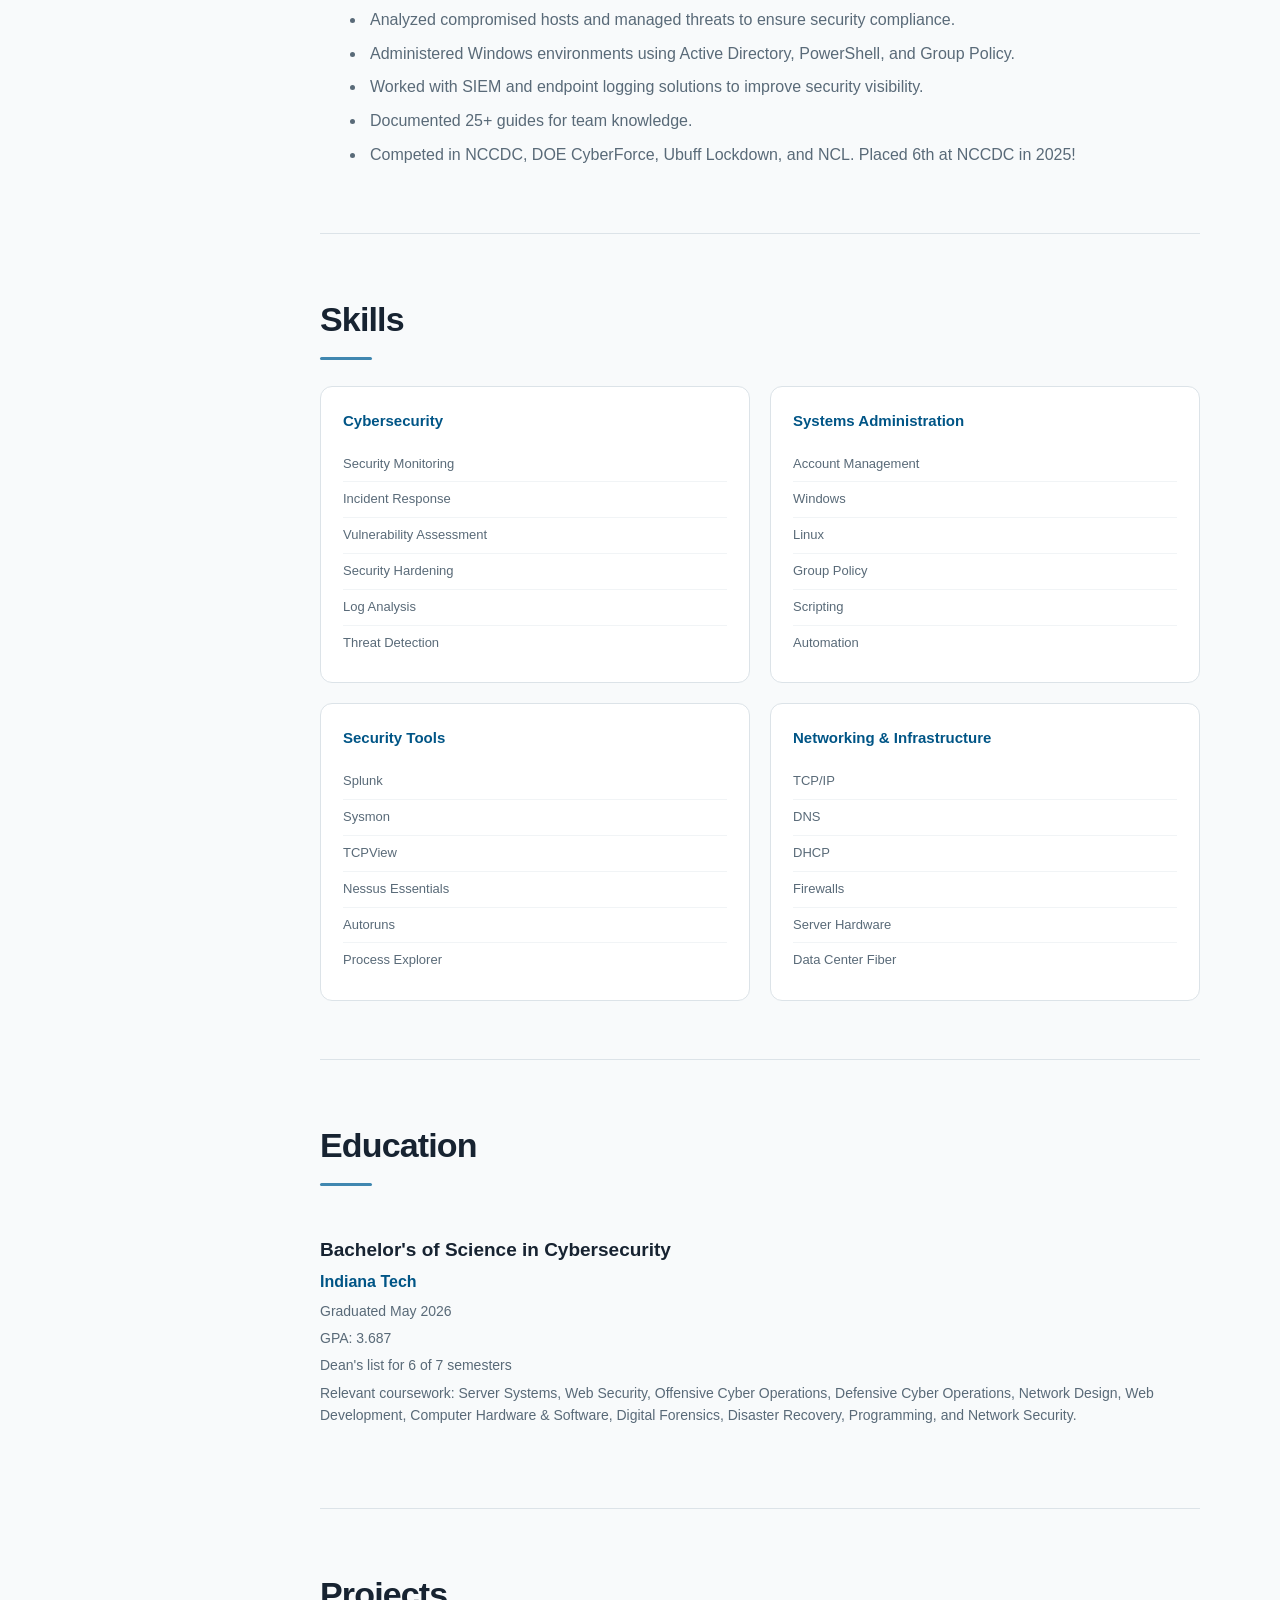
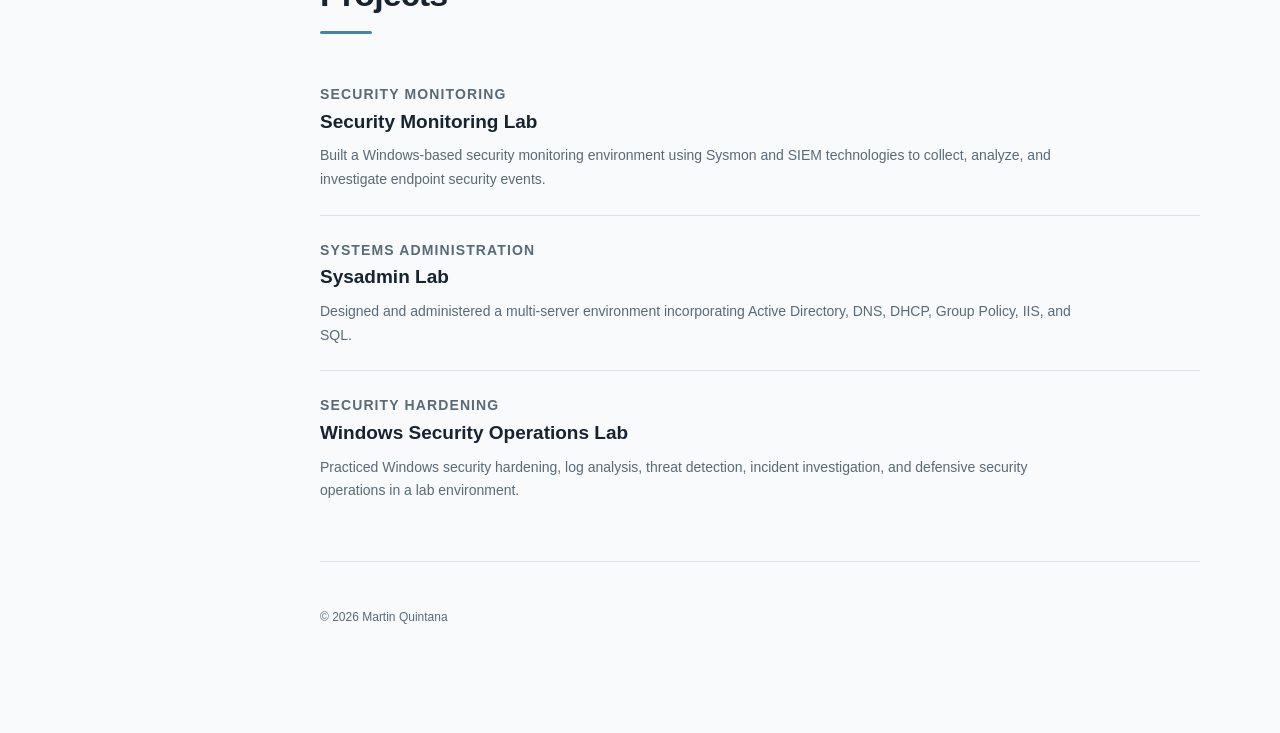
==== commit de42496a: "Removed separate page for the resume and replaced it with a download on the main page. Results in re" ====
--- a/index.html
+++ b/index.html
@@ -1216,9 +1216,11 @@
             </p>
 
             <p>
-                <a href="resume.html">View my resume here!</a>
+            <a href="MartinQuintanaResume.pdf" download="MartinQuintanaResume.pdf" 
+            class="resume-header__summary" style="color:var(--blue-dark);">
+                Download my official resume here!
+            </a>
             </p>
-
 
             <div class="contact-row">
 
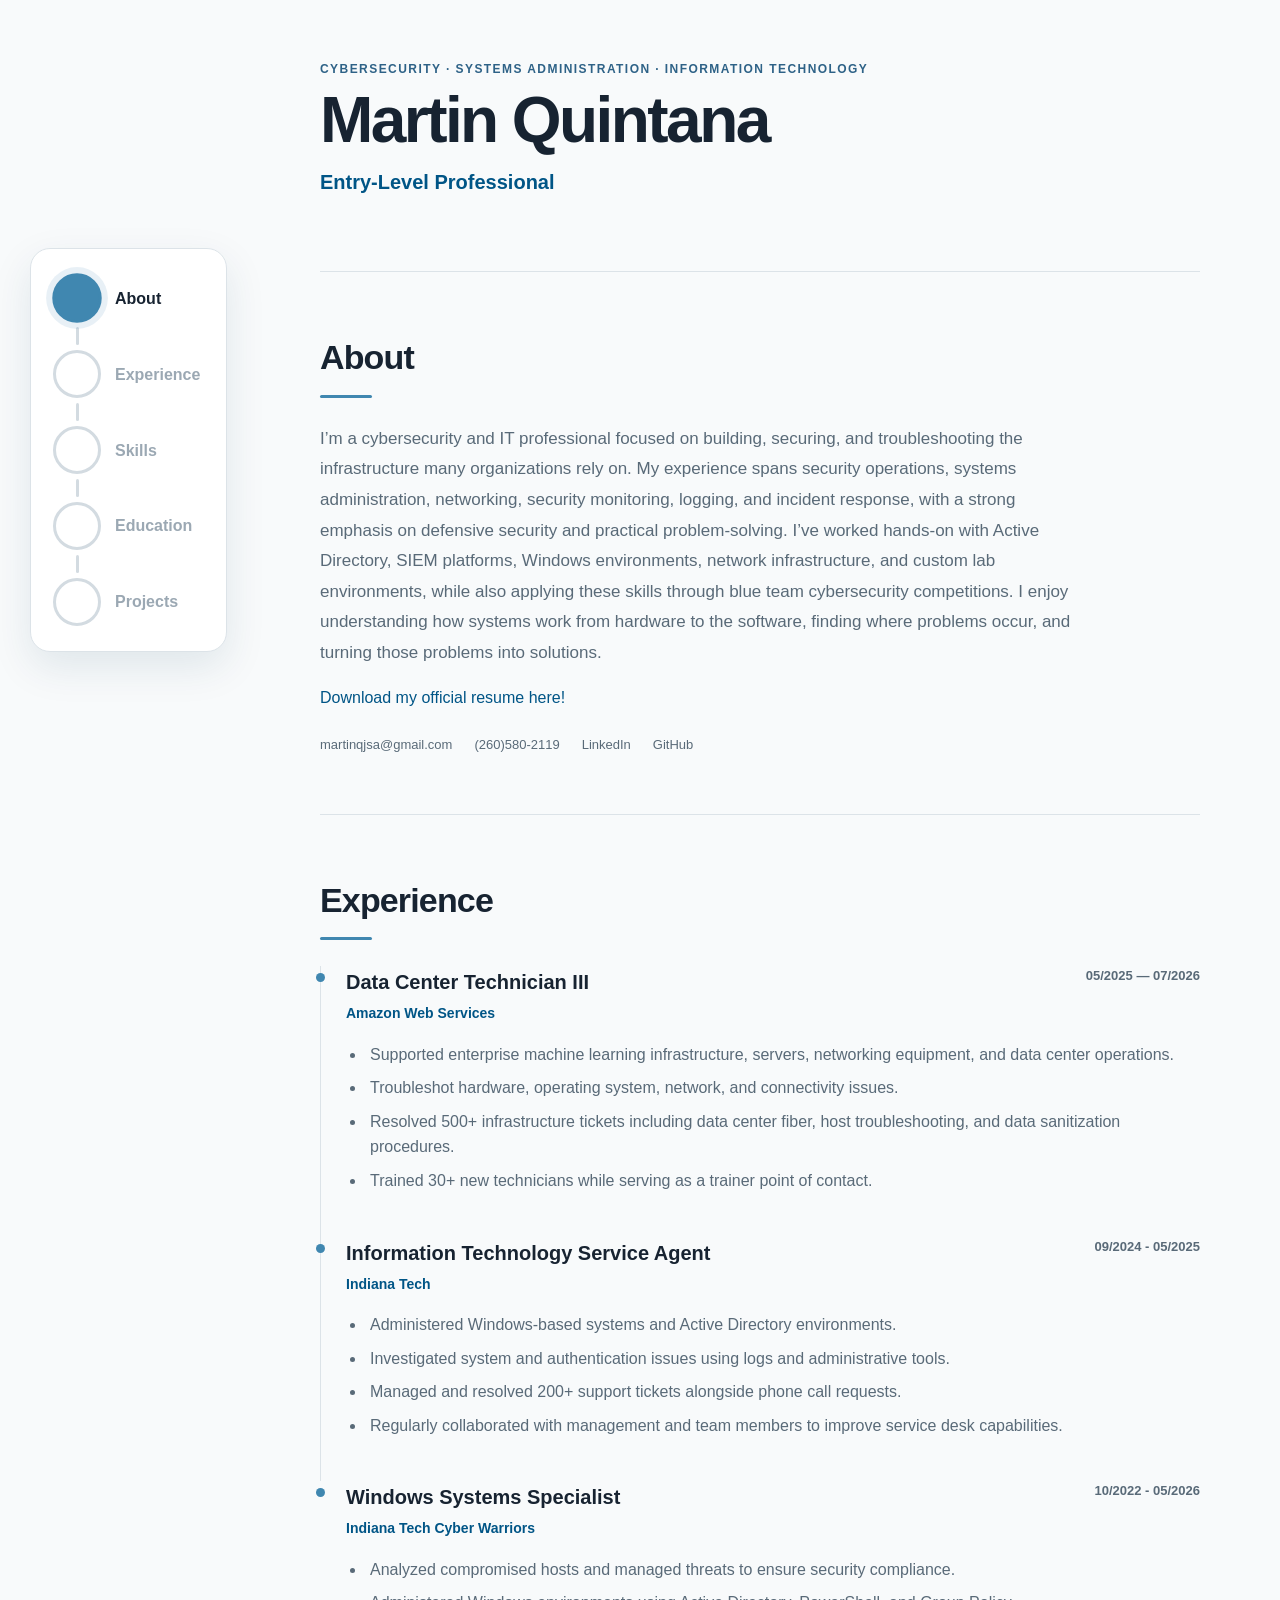
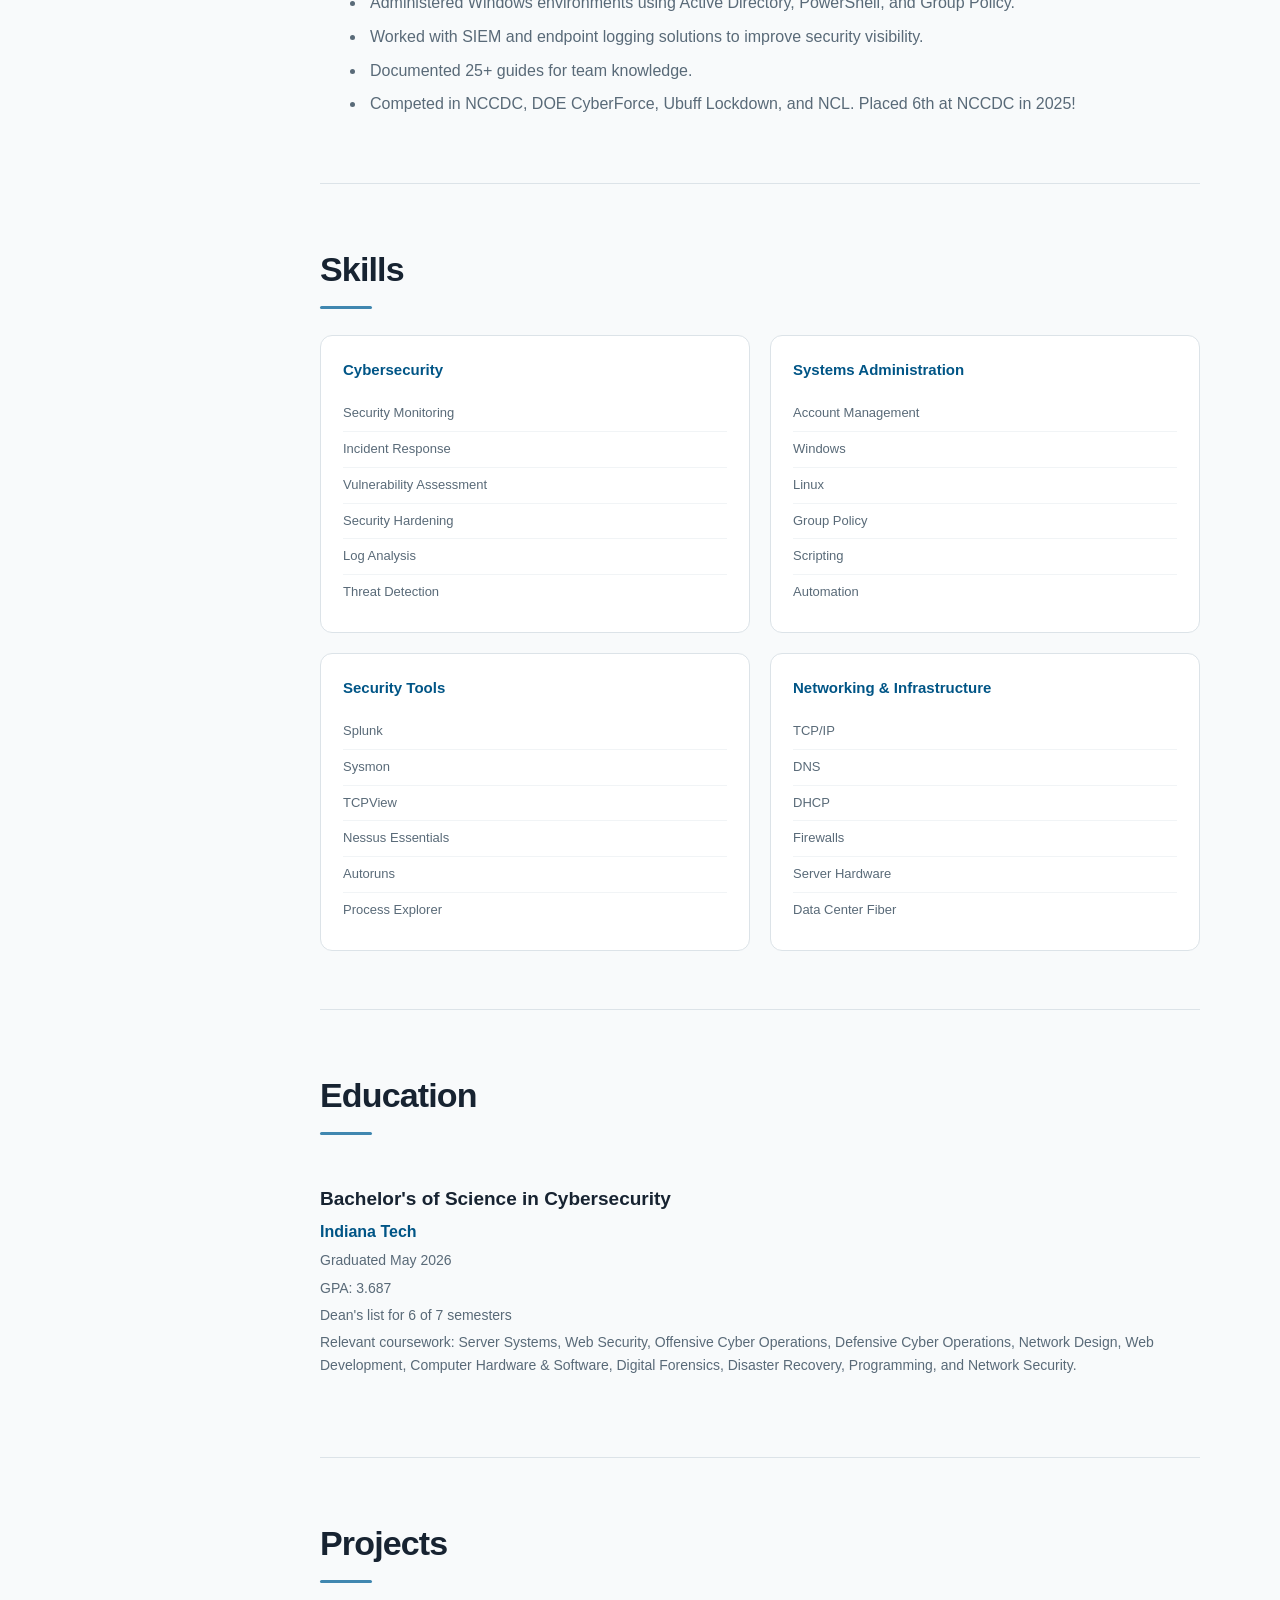
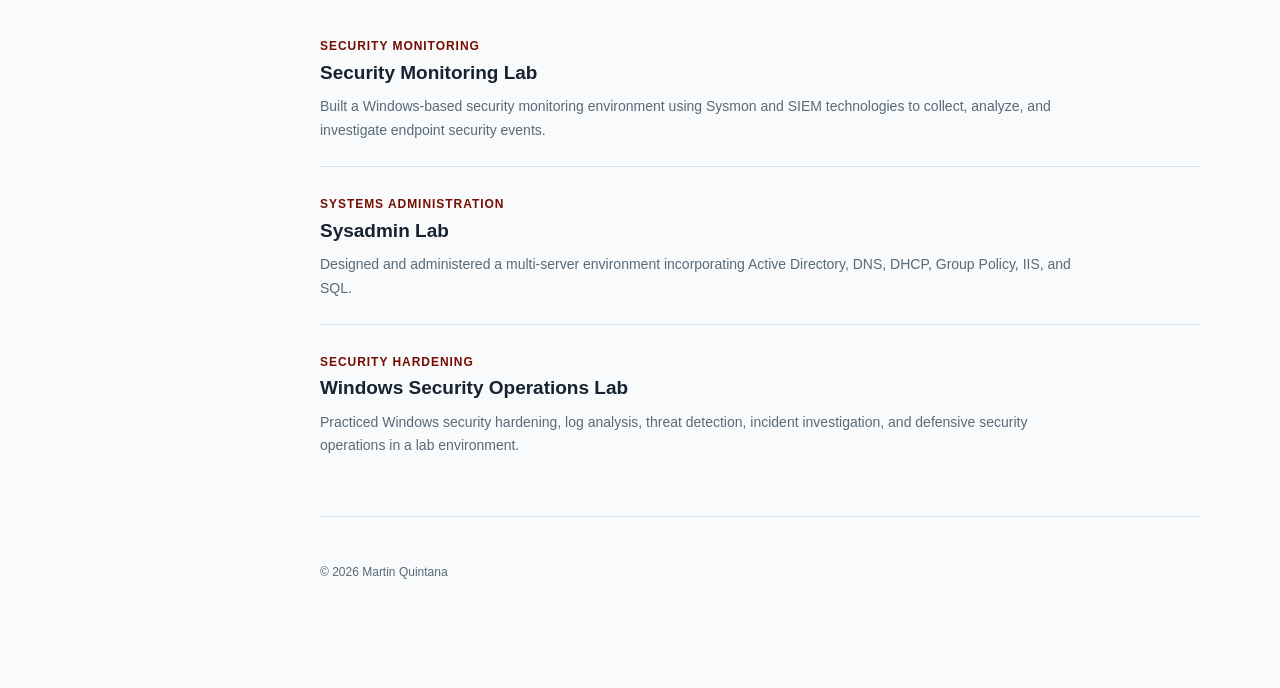
==== commit eb9120c7: "Consolidated About section. Increased font size for About text. Removed header summary. Added GitHub" ====
--- a/index.html
+++ b/index.html
@@ -22,7 +22,6 @@
             --blue-medium: #2e6287;
             --blue-active: #4087b0;
 
-            --brown: #884905;
             --red-dark: #760e00;
 
             --text: #172331;
@@ -419,24 +418,6 @@
                 600;
         }
 
-        .resume-header__summary {
-            max-width:
-                760px;
-
-            margin:
-                0;
-
-            color:
-                var(--text-secondary);
-
-            font-size:
-                16px;
-
-            line-height:
-                1.75;
-        }
-
-
         /* group - contact area */
         .contact-row {
             display:
@@ -526,7 +507,7 @@
                 var(--text-secondary);
 
             font-size:
-                16px;
+                17px;
 
             line-height:
                 1.8;
@@ -792,7 +773,7 @@
         .project-type {
             margin: 0 0 5px;
             color: var(--red-dark);
-            font-size: 11px;
+            font-size: 12px;
             font-weight: 700;
             letter-spacing: 0.08em;
             line-height: 1.3;
@@ -1205,19 +1186,49 @@
                 Entry-Level Professional
             </p>
 
-
-            <p class="resume-header__summary">
-                IT and cybersecurity professional focused on
-                infrastructure security, systems administration,
-                security monitoring, and defensive security
-                operations. Experience includes 4+ years of security 
-                operations, networking, systems administration, logging,
-                monitoring, and incident response.
-            </p>
+        </header>
+
+
+
+        <!-- section1 - about -->
+        <section
+            id="about"
+            class="resume-section"
+            data-nav-section="0"
+        >
+
+            <div class="section-heading">
+
+                <h2>
+                    About
+                </h2>
+
+            </div>
+
+            <div class="section-rule"></div>
+
+
+            <div class="about-text">
+
+                <p>
+                    I’m a cybersecurity and IT professional focused on building, 
+                    securing, and troubleshooting the infrastructure many 
+                    organizations rely on. My experience spans security operations, 
+                    systems administration, networking, security monitoring, logging, and 
+                    incident response, with a strong emphasis on defensive security 
+                    and practical problem-solving. I’ve worked hands-on with Active 
+                    Directory, SIEM platforms, Windows environments, network 
+                    infrastructure, and custom lab environments, while also applying 
+                    these skills through blue team cybersecurity competitions. I enjoy 
+                    understanding how systems work from hardware to the software, finding 
+                    where problems occur, and turning those problems into solutions. 
+                </p>    
+
+            </div>
 
             <p>
             <a href="MartinQuintanaResume.pdf" download="MartinQuintanaResume.pdf" 
-            class="resume-header__summary" style="color:var(--blue-dark);">
+            class="about-text" style="color:var(--blue-dark);">
                 Download my official resume here!
             </a>
             </p>
@@ -1247,51 +1258,14 @@
                     LinkedIn
                 </a>
 
-            </div>
-
-        </header>
-
-
-
-        <!-- section1 - about -->
-        <section
-            id="about"
-            class="resume-section"
-            data-nav-section="0"
-        >
-
-            <div class="section-heading">
-
-                <h2>
-                    About
-                </h2>
-
-            </div>
-
-            <div class="section-rule"></div>
-
-
-            <div class="about-text">
-
-                <p>
-                    I am a cybersecurity and IT professional with
-                    a strong interest in defensive security, systems
-                    administration, infrastructure, and security
-                    operations.
-                </p>
-
-                <p>
-                    My technical experience includes blue team cybersecurity 
-                    competitions, Active Directory, security monitoring, SIEM 
-                    solutions, custom lab environments, PowerShell, and networking.
-                </p>
-
-                <p>
-                    I enjoy working with infrastructure at both the
-                    software and hardware layers. Identifying
-                    problems, troubleshooting environments, and 
-                    building practical security solutions.
-                </p>
+                <a
+                class="contact-item"
+                href="https://www.github.com/Martyqqq"
+                target="_blank"
+                rel="noopener noreferrer"
+            >
+                GitHub
+            </a>
 
             </div>
 
@@ -1649,7 +1623,7 @@
             <div class="section-rule"></div>
 
             <article class="project">
-                <p class="project-type">Security Monitoring</p>
+                <a class="project-type">Security Monitoring</a>
                 <h3>Security Monitoring Lab</h3>
                 <p>
                     Built a Windows-based security monitoring environment
@@ -1659,7 +1633,7 @@
             </article>
 
             <article class="project">
-                <p class="project-type">Systems Administration</p>
+                <a class="project-type">Systems Administration</a>
                 <h3>Sysadmin Lab</h3>
                 <p>
                     Designed and administered a multi-server
@@ -1669,7 +1643,7 @@
             </article>
 
             <article class="project">
-                <p class="project-type">Security Hardening</p>
+                <a class="project-type">Security Hardening</a>
                 <h3>Windows Security Operations Lab</h3>
                 <p>
                     Practiced Windows security hardening, log analysis, 
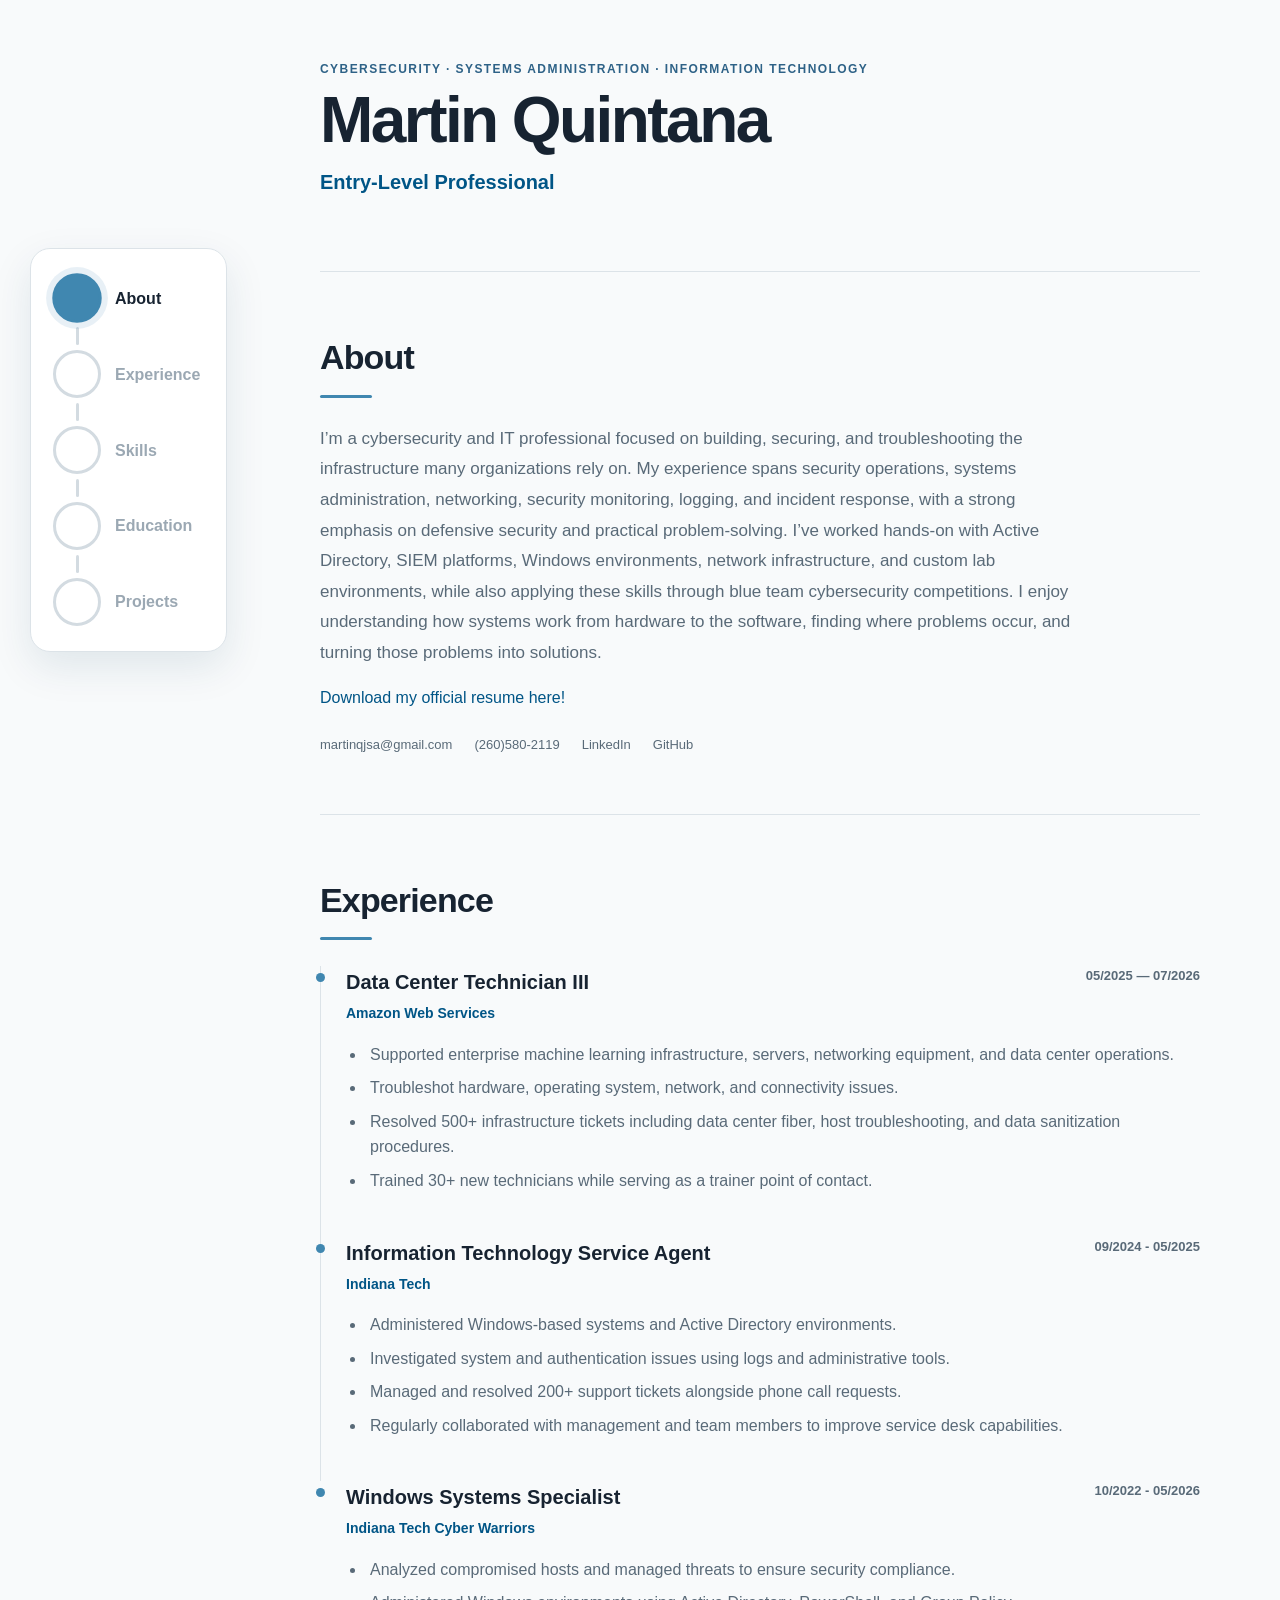
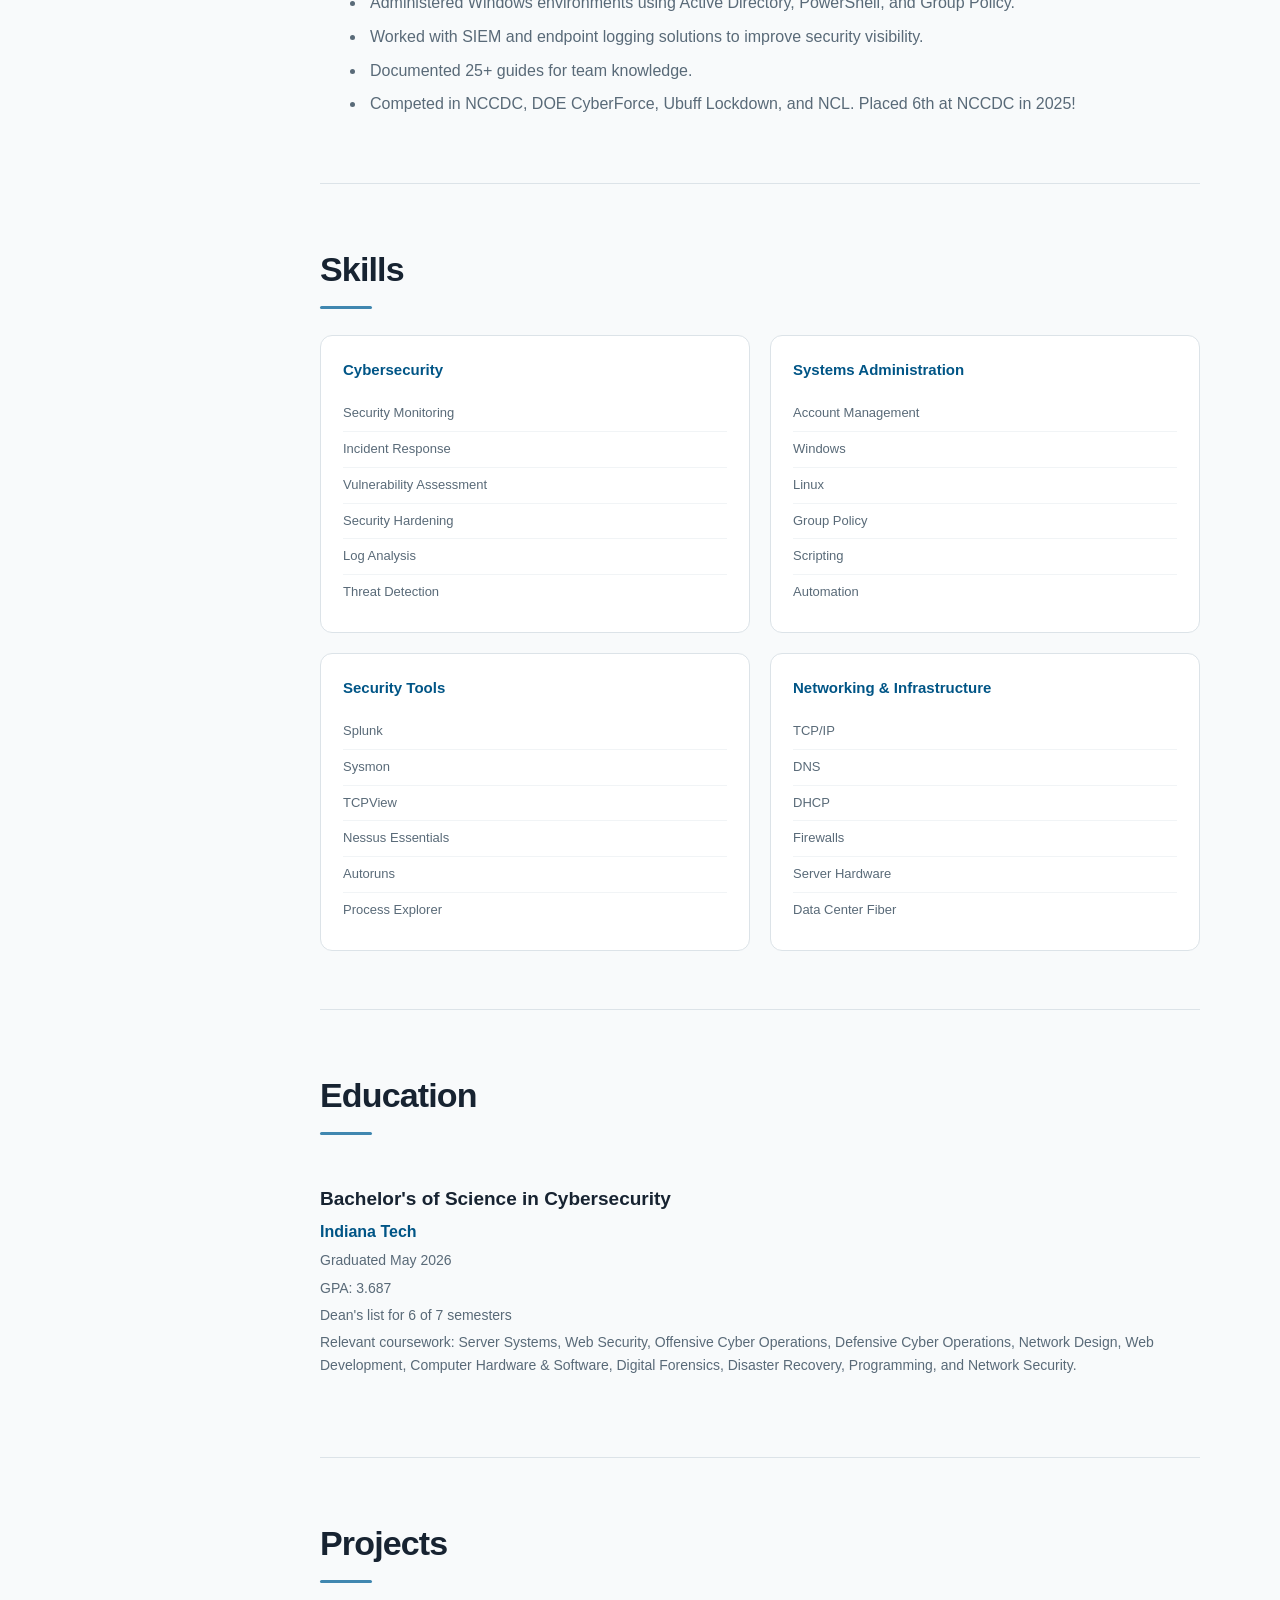
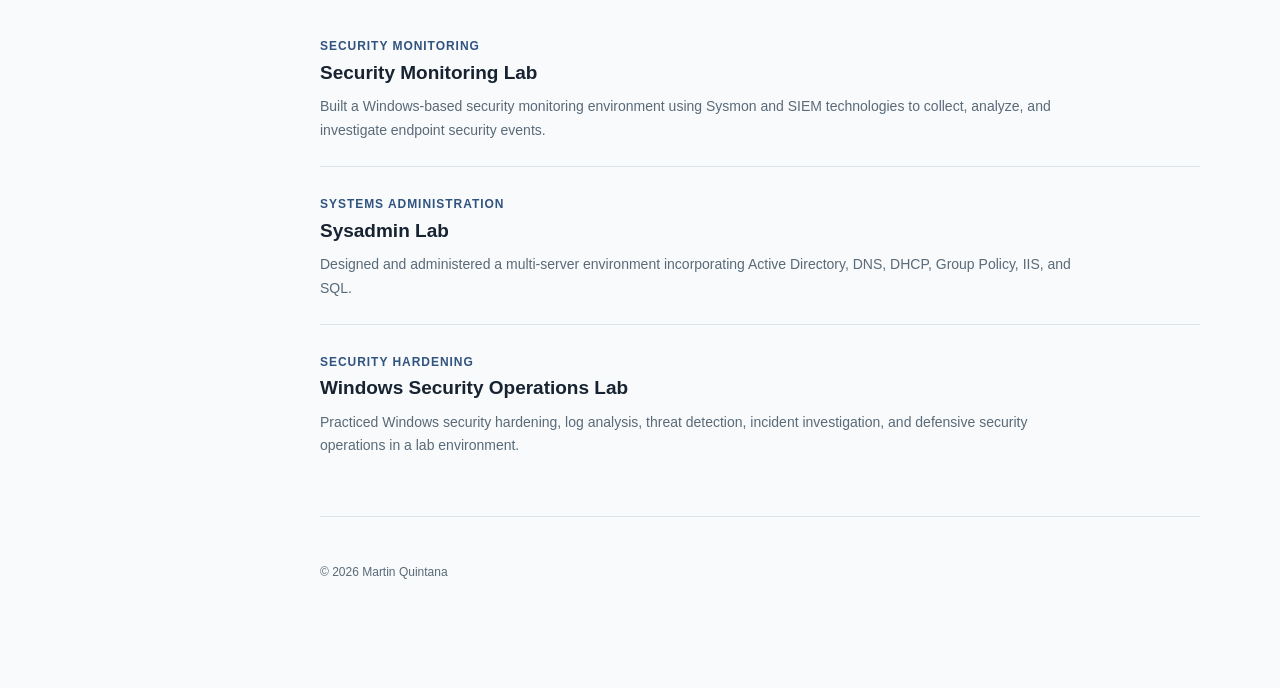
==== commit 3c5e0fa7: "Fixed bad mobile viewing navbar. Created new group and modifying existing values to prevent navbar i" ====
--- a/index.html
+++ b/index.html
@@ -22,7 +22,7 @@
             --blue-medium: #2e6287;
             --blue-active: #4087b0;
 
-            --red-dark: #760e00;
+            --alt-blue: #315380;
 
             --text: #172331;
             --text-secondary: #596a78;
@@ -93,6 +93,7 @@
 
             left: 30px;
             top: 50%;
+            bottom: auto;
 
             transform: translateY(-50%);
 
@@ -772,7 +773,7 @@
 
         .project-type {
             margin: 0 0 5px;
-            color: var(--red-dark);
+            color: var(--alt-blue);
             font-size: 12px;
             font-weight: 700;
             letter-spacing: 0.08em;
@@ -846,6 +847,19 @@
         }
 
 
+        /* group - desktop and tablet navbar position */
+        @media (min-width: 701px) {
+            .section-nav {
+                top: 50%;
+                bottom: auto;
+                transform: translateY(-50%);
+                background: var(--white);
+                backdrop-filter: none;
+                -webkit-backdrop-filter: none;
+            }
+        }
+
+
         /* group - mobile compatibility */
         @media (max-width: 700px) {
 
@@ -903,60 +917,88 @@
             /* group - mobile nav */
             .section-nav {
                 position: fixed;
-                right: 12px;
-                bottom: max(12px, env(safe-area-inset-bottom));
-                left: 12px;
+                top: auto;
+                right: 8px;
+                bottom: max(8px, env(safe-area-inset-bottom));
+                left: 8px;
                 width: auto;
-                padding: 8px 10px;
+                max-width: calc(100vw - 16px);
+                padding: 7px 6px;
                 transform: none;
-                border-radius: 14px;
-                backdrop-filter: blur(10px);
-                -webkit-backdrop-filter: blur(10px);
+                border-radius: 12px;
+                background: var(--white);
+                backdrop-filter: none;
+                -webkit-backdrop-filter: none;
+                overflow: hidden;
             }
 
 
             .section-nav__list {
-                display:
-                    flex;
-
-                align-items:
-                    center;
-
-                justify-content:
-                    space-between;
+                display: flex;
+                align-items: stretch;
+                justify-content: space-between;
+                width: 100%;
+                gap: 2px;
             }
 
 
             .section-nav__item {
-                flex:
-                    1;
+                flex: 1 1 0;
+                min-width: 0;
             }
 
 
             .section-nav__link {
-                justify-content:
-                    center;
+                flex-direction: column;
+                justify-content: center;
+                align-items: center;
+                gap: 3px;
+                padding: 2px 1px;
+            }
+
+
+            .section-nav__link:hover {
+                transform: none;
             }
 
 
             .section-nav__content {
-                display:
-                    none;
+                display: block;
+                margin-left: 0;
+                width: 100%;
+                min-width: 0;
+                text-align: center;
+            }
+
+
+            .section-nav__step {
+                display: none;
+            }
+
+
+            .section-nav__title {
+                overflow: hidden;
+                width: 100%;
+                color: var(--gray);
+                font-size: 10px;
+                font-weight: 600;
+                line-height: 1.15;
+                text-overflow: ellipsis;
+                white-space: nowrap;
             }
 
 
             .section-nav__circle {
-                width: 38px;
-                height: 38px;
-                flex-basis: 38px;
+                width: 28px;
+                height: 28px;
+                flex: 0 0 28px;
                 border-width: 2px;
-                font-size: 13px;
+                font-size: 11px;
             }
 
 
             .section-nav__connector {
-                display:
-                    none;
+                display: none;
             }
 
 
@@ -965,6 +1007,24 @@
                     30px;
             }
 
+        }
+
+        /* group - narrow mobile nav */
+        @media (max-width: 380px) {
+            .section-nav {
+                padding: 6px 4px;
+            }
+
+            .section-nav__title {
+                font-size: 9px;
+            }
+
+            .section-nav__circle {
+                width: 26px;
+                height: 26px;
+                flex-basis: 26px;
+                font-size: 10px;
+            }
         }
 
         @media (prefers-reduced-motion: reduce) {
@@ -1738,4 +1798,4 @@
 </script>
 
 </body>
-</html>
+</html>
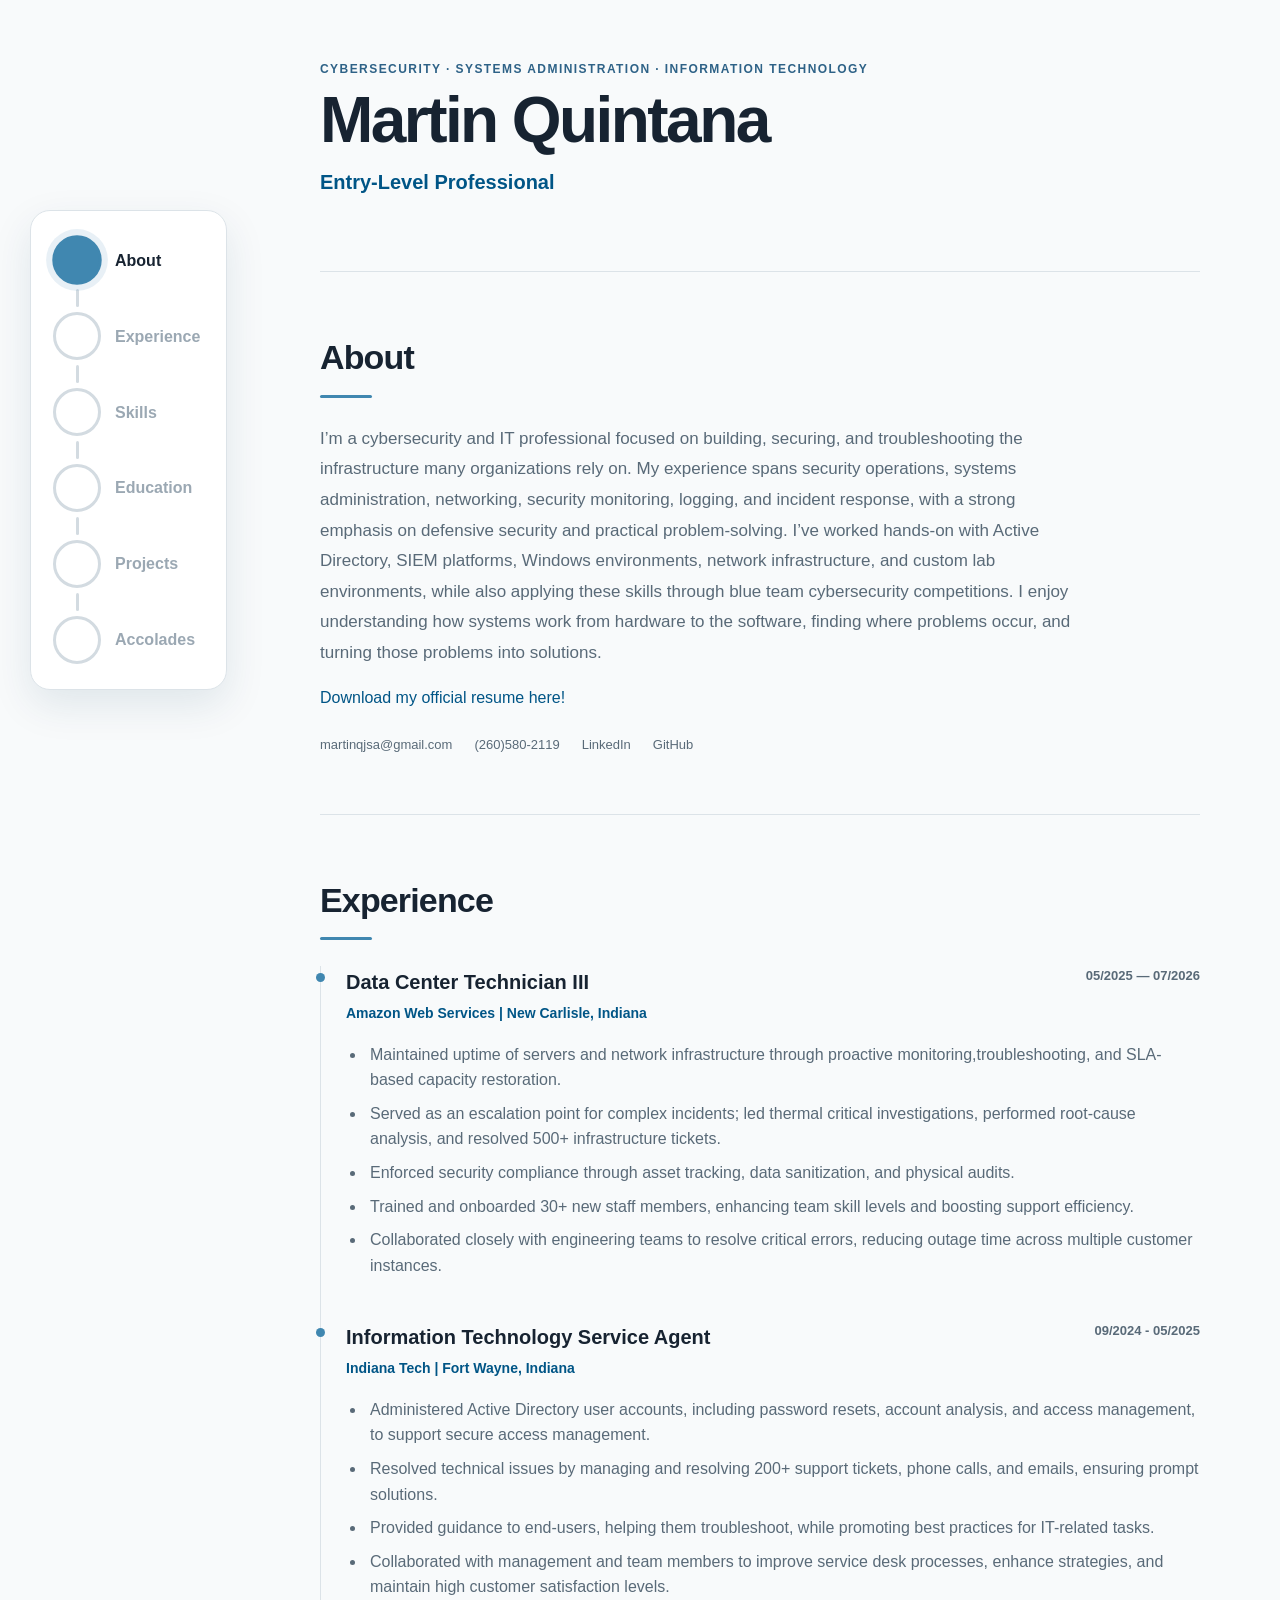
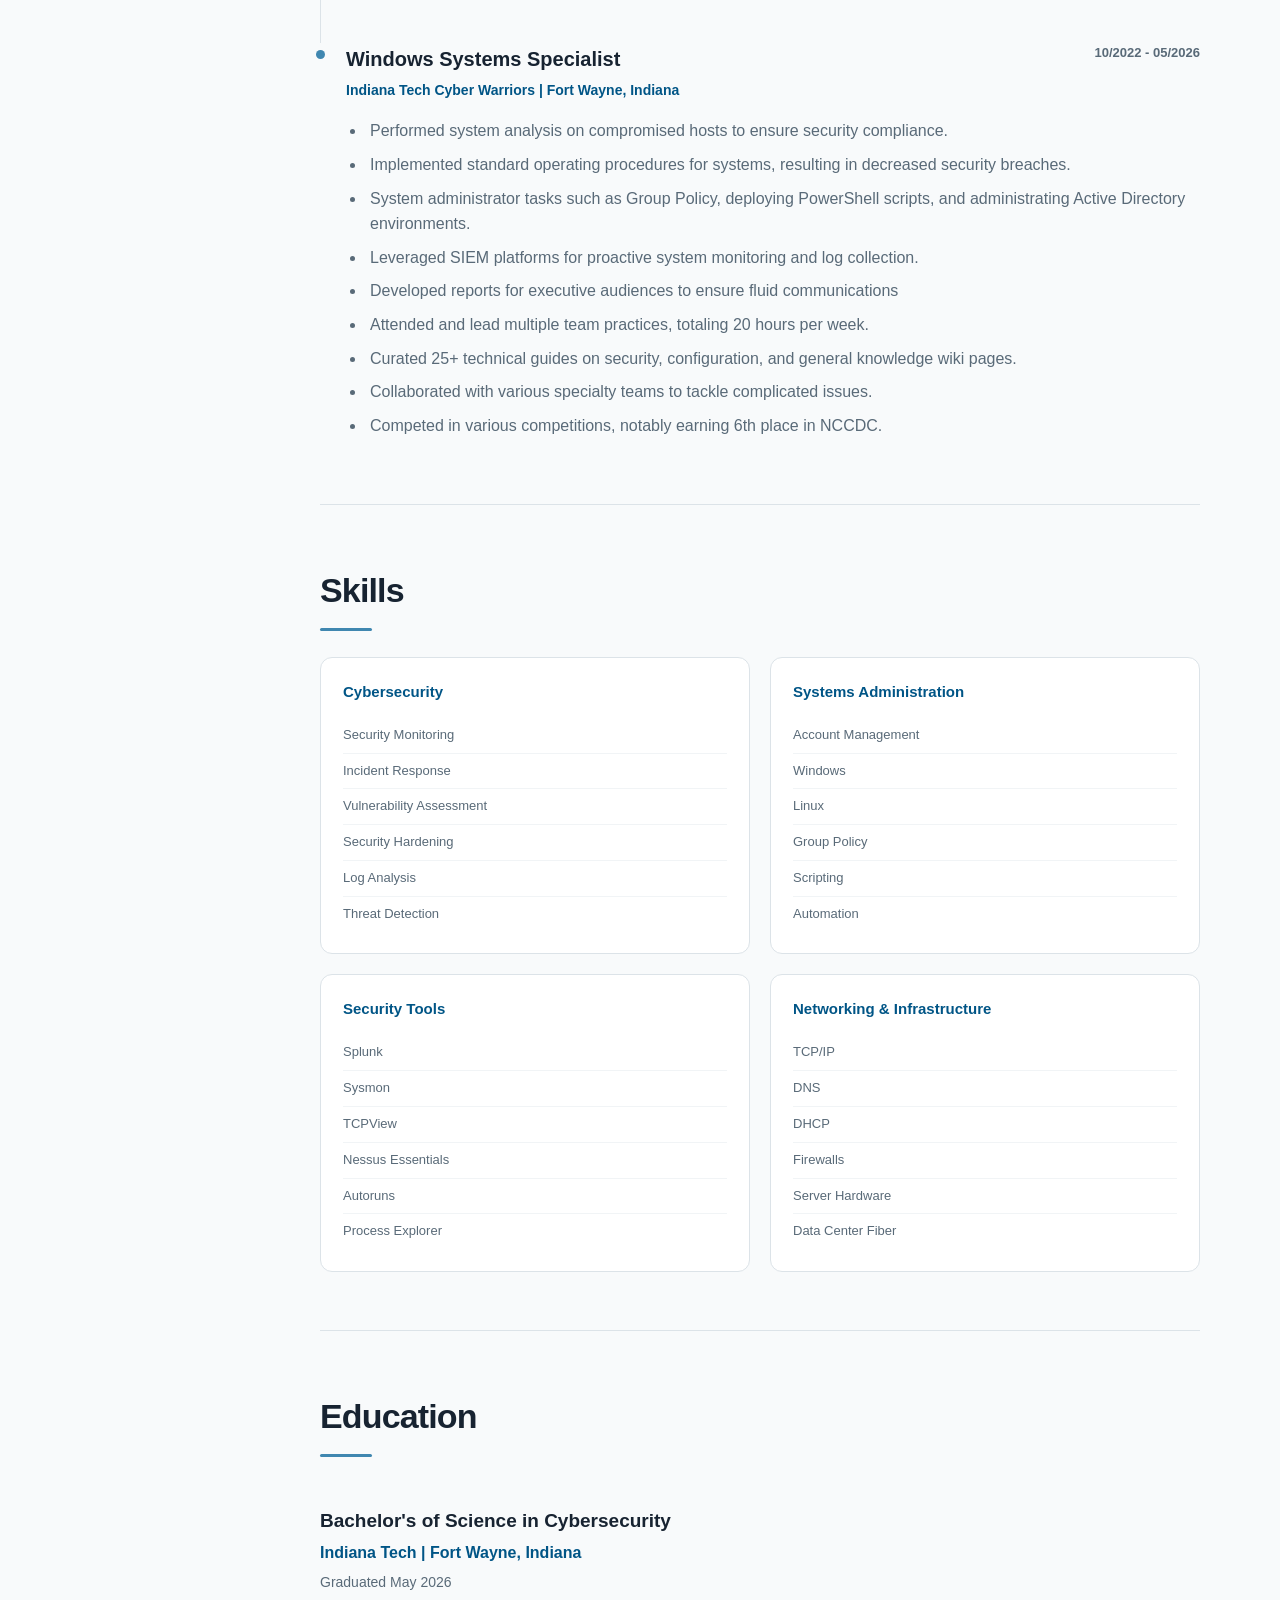
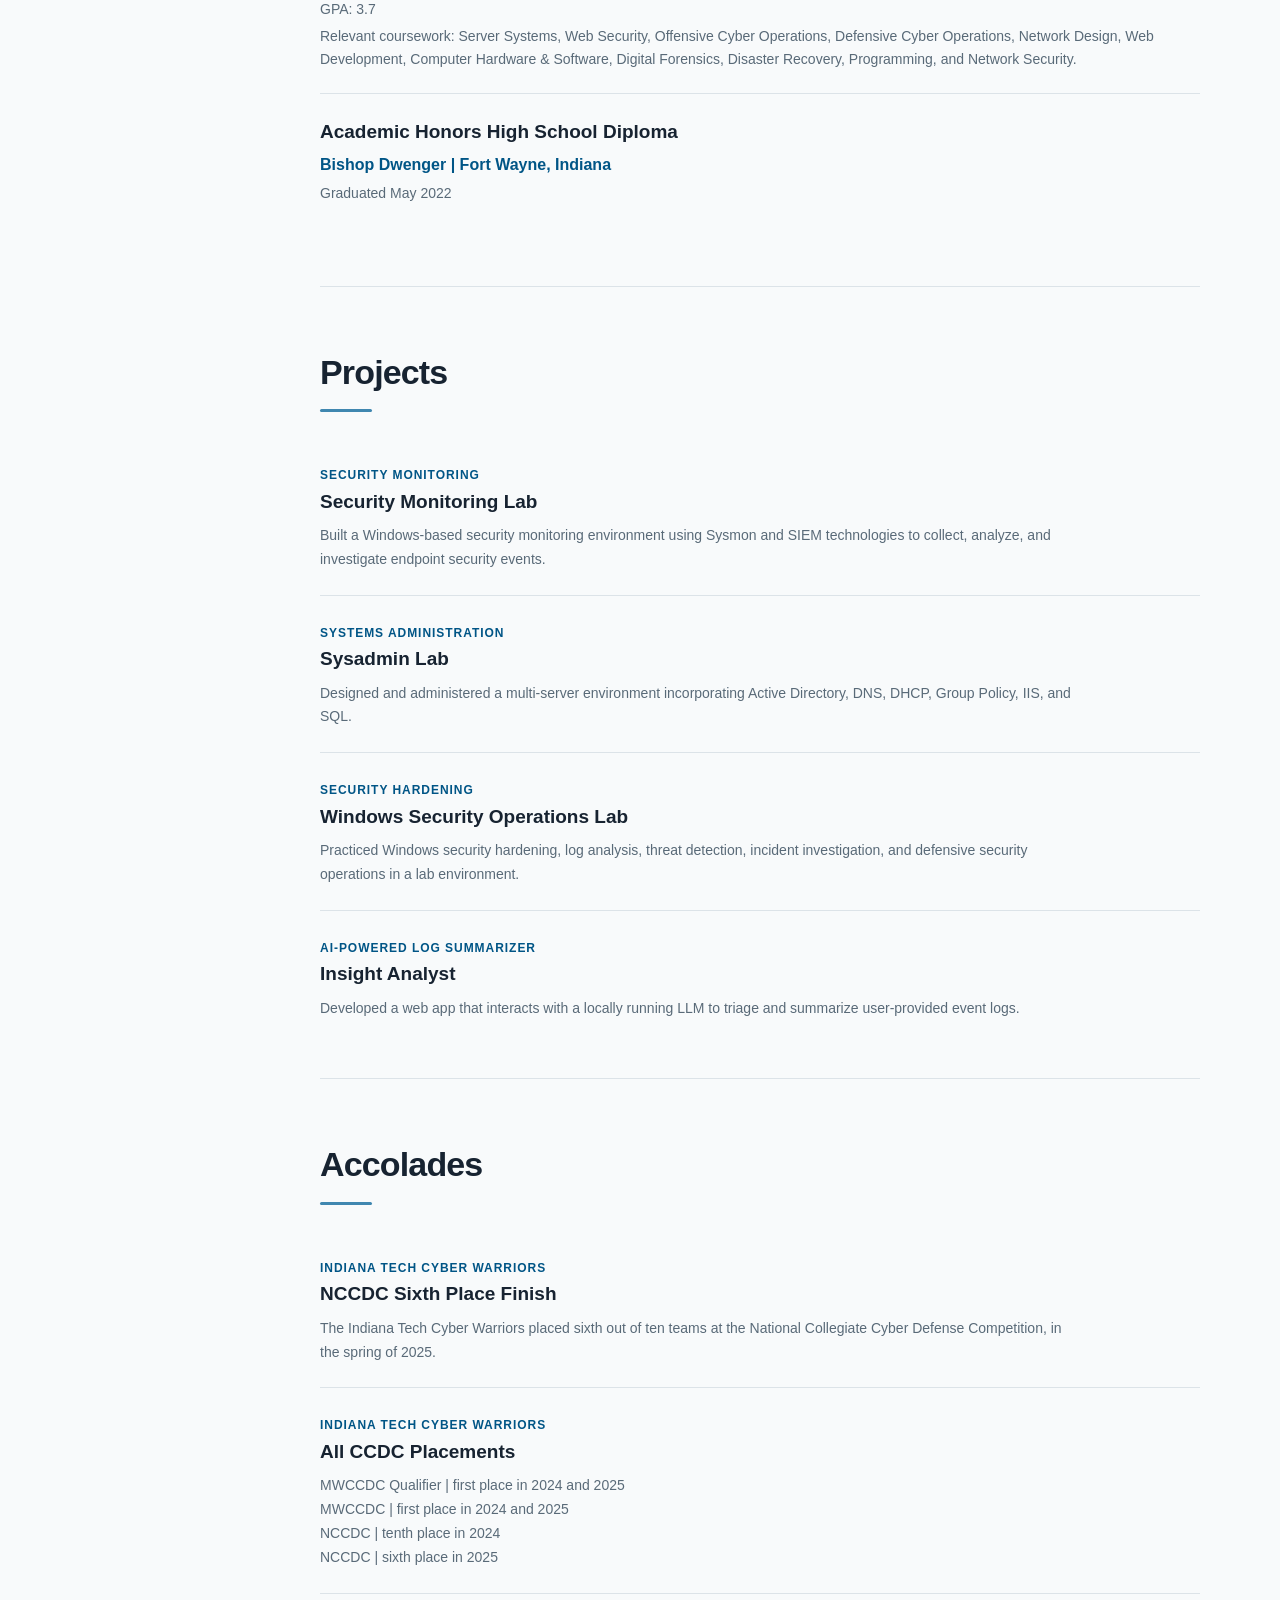
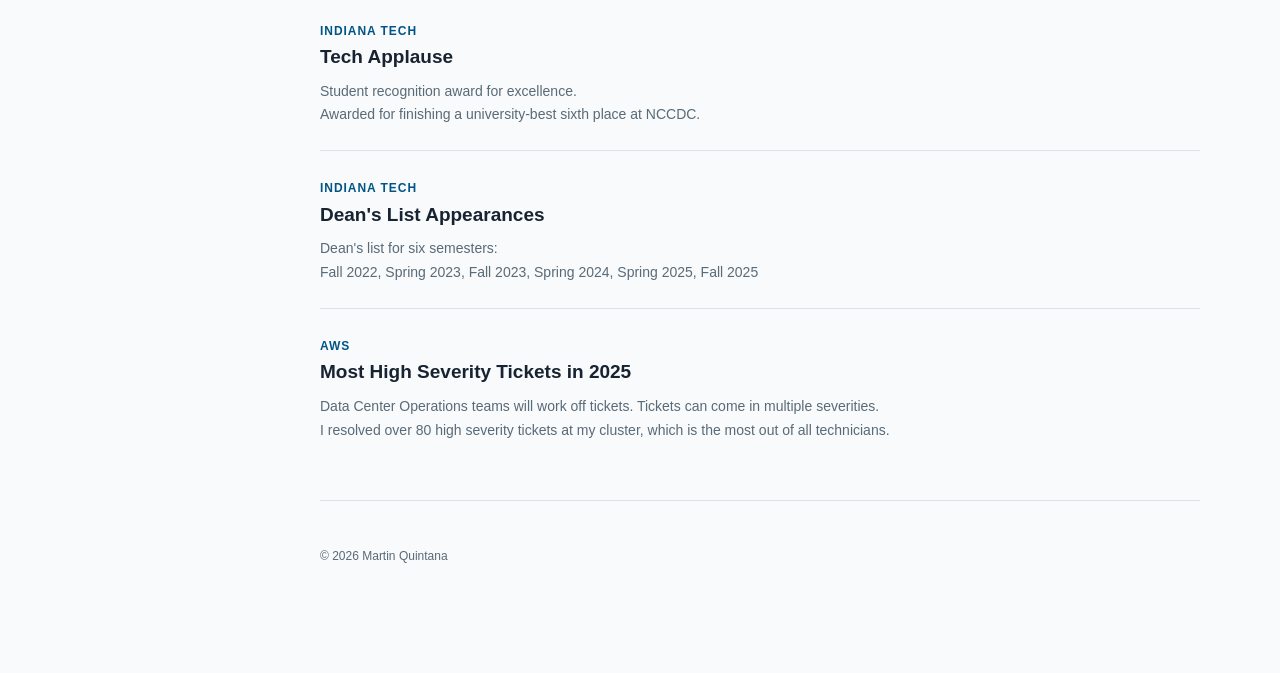
==== commit 1a137436: "added accolades section. added another project. re-evaluated color palette, again, but only minor ch" ====
--- a/index.html
+++ b/index.html
@@ -22,8 +22,6 @@
             --blue-medium: #2e6287;
             --blue-active: #4087b0;
 
-            --alt-blue: #315380;
-
             --text: #172331;
             --text-secondary: #596a78;
 
@@ -773,7 +771,7 @@
 
         .project-type {
             margin: 0 0 5px;
-            color: var(--alt-blue);
+            color: var(--blue-dark);
             font-size: 12px;
             font-weight: 700;
             letter-spacing: 0.08em;
@@ -796,6 +794,45 @@
             line-height: 1.7;
         }
 
+        /* group - accolades section */
+        .accolades {
+            padding: 23px 0;
+            border-bottom: 1px solid var(--border);
+        }
+
+        .accolades:first-child {
+            padding-top: 0;
+        }
+
+        .accolades:last-child {
+            padding-bottom: 0;
+            border-bottom: 0;
+        }
+
+        .accolades-organization {
+            margin: 0 0 5px;
+            color: var(--blue-dark);
+            font-size: 12px;
+            font-weight: 700;
+            letter-spacing: 0.08em;
+            line-height: 1.3;
+            text-transform: uppercase;
+        }
+
+        .accolades h3 {
+            margin: 0 0 7px;
+            color: var(--text);
+            font-size: 19px;
+            font-weight: 700;
+        }
+
+        .accolades p {
+            max-width: 760px;
+            margin: 0;
+            color: var(--text-secondary);
+            font-size: 14px;
+            line-height: 1.7;
+        }
 
         /* group - footer */
         .resume-footer {
@@ -819,16 +856,19 @@
             .section-nav {
                 left: 16px;
                 width: 196px;
-                padding: 18px 15px;
+                padding: 18px 18px;
             }
 
             .section-nav__circle {
                 width: 42px;
                 height: 42px;
-                flex-basis: 42px;
+                flex: 0 0 42px;
             }
 
             .section-nav__connector {
+                height: 12px;
+                margin-top: 4px;
+                margin-bottom: 4px;
                 margin-left: 19.5px;
             }
 
@@ -1217,6 +1257,35 @@
 
                 </a>
 
+                <div
+                    class="section-nav__connector"
+                    data-connector-index="4"
+                    aria-hidden="true"
+                ></div>
+
+            </li>
+
+            <!-- navigation item 6 - accolades -->
+            <li
+                class="section-nav__item is-unread"
+                data-nav-index="5"
+            >
+
+                <a
+                    href="#accolades"
+                    class="section-nav__link"
+                >
+
+                    <span class="section-nav__circle" aria-hidden="true"></span>
+
+                    <span class="section-nav__content">
+                        <span class="section-nav__title">
+                            Accolades
+                        </span>
+                    </span>
+
+                </a>
+
             </li>
 
         </ul>
@@ -1362,7 +1431,7 @@
                         </h3>
 
                         <p class="experience-company">
-                            Amazon Web Services
+                            Amazon Web Services | New Carlisle, Indiana
                         </p>
 
                     </div>
@@ -1377,25 +1446,31 @@
                 <ul>
 
                     <li>
-                        Supported enterprise machine learning 
-                        infrastructure, servers, networking 
-                        equipment, and data center operations.
+                        Maintained uptime of servers and network infrastructure 
+                        through proactive monitoring,troubleshooting, and 
+                        SLA-based capacity restoration.
                     </li>
 
                     <li>
-                        Troubleshot hardware, operating system,
-                        network, and connectivity issues.
+                        Served as an escalation point for complex incidents; 
+                        led thermal critical investigations, performed root-cause
+                         analysis, and resolved 500+ infrastructure tickets.
                     </li>
 
                     <li>
-                        Resolved 500+ infrastructure tickets including
-                        data center fiber, host troubleshooting, and 
-                        data sanitization procedures.
+                        Enforced security compliance through asset tracking, 
+                        data sanitization, and physical audits.
                     </li>
 
                     <li>
-                        Trained 30+ new technicians while serving as a
-                        trainer point of contact.
+                        Trained and onboarded 30+ new staff members, enhancing 
+                        team skill levels and boosting support efficiency.
+                    </li>
+
+                    <li>
+                        Collaborated closely with engineering teams to resolve 
+                        critical errors, reducing outage time across multiple 
+                        customer instances.
                     </li>
 
                 </ul>
@@ -1414,7 +1489,7 @@
                         </h3>
 
                         <p class="experience-company">
-                            Indiana Tech
+                            Indiana Tech | Fort Wayne, Indiana
                         </p>
 
                     </div>
@@ -1429,23 +1504,27 @@
                 <ul>
 
                     <li>
-                        Administered Windows-based systems and
-                        Active Directory environments.
+                        Administered Active Directory user accounts, 
+                        including password resets, account analysis,
+                        and access management, to support secure access 
+                        management.
                     </li>
 
                     <li>
-                        Investigated system and authentication
-                        issues using logs and administrative tools.
+                        Resolved technical issues by managing and resolving 
+                        200+ support tickets, phone calls, and emails, 
+                        ensuring prompt solutions.
                     </li>
 
                     <li>
-                        Managed and resolved 200+ support tickets 
-                        alongside phone call requests.
+                        Provided guidance to end-users, helping them troubleshoot,
+                         while promoting best practices for IT-related tasks.
                     </li>
 
                     <li>
-                        Regularly collaborated with management and 
-                        team members to improve service desk capabilities.
+                        Collaborated with management and team members to improve 
+                        service desk processes, enhance strategies, and maintain 
+                        high customer satisfaction levels.
                     </li>
 
                 </ul>
@@ -1464,7 +1543,7 @@
                         </h3>
 
                         <p class="experience-company">
-                            Indiana Tech Cyber Warriors
+                            Indiana Tech Cyber Warriors | Fort Wayne, Indiana
                         </p>
 
                     </div>
@@ -1479,27 +1558,49 @@
                 <ul>
 
                     <li>
-                        Analyzed compromised hosts and managed threats to ensure 
+                        Performed system analysis on compromised hosts to ensure 
                         security compliance.
                     </li>
 
                     <li>
-                        Administered Windows environments using Active Directory, 
-                        PowerShell, and Group Policy.
+                        Implemented standard operating procedures for systems, 
+                        resulting in decreased security breaches.
                     </li>
 
                     <li>
-                        Worked with SIEM and endpoint logging solutions
-                        to improve security visibility.
+                        System administrator tasks such as Group Policy, deploying
+                         PowerShell scripts, and administrating Active Directory 
+                         environments.
                     </li>
 
                     <li>
-                        Documented 25+ guides for team knowledge.
+                        Leveraged SIEM platforms for proactive system monitoring and
+                         log collection.
                     </li>
 
                     <li>
-                        Competed in NCCDC, DOE CyberForce, Ubuff Lockdown, and NCL.
-                         Placed 6th at NCCDC in 2025!
+                        Developed reports for executive audiences to ensure fluid 
+                        communications
+                    </li>
+
+                    <li>
+                        Attended and lead multiple team practices, totaling 20 hours
+                         per week.
+                    </li>
+
+                    <li>
+                        Curated 25+ technical guides on security, configuration, and
+                         general knowledge wiki pages.
+                    </li>
+
+                    <li>
+                        Collaborated with various specialty teams to tackle complicated
+                         issues.
+                    </li>
+
+                    <li>
+                        Competed in various competitions, notably earning 6th place in
+                         NCCDC.
                     </li>
 
                 </ul>
@@ -1641,7 +1742,7 @@
                 </h3>
 
                 <p class="education-school">
-                    Indiana Tech
+                    Indiana Tech | Fort Wayne, Indiana
                 </p>
 
                 <p class="education-details">
@@ -1649,12 +1750,8 @@
                 </p>
 
                 <p class="education-details"> 
-                    GPA: 3.687
-                </p>
-
-                <p class="education-details"> 
-                    Dean's list for 6 of 7 semesters
-                </p>       
+                    GPA: 3.7
+                </p>  
                 
                 <p class="education-details"> 
                     Relevant coursework: Server Systems, Web Security, 
@@ -1663,6 +1760,22 @@
                     Computer Hardware & Software, Digital Forensics, 
                     Disaster Recovery, Programming, and Network Security.
                 </p>  
+
+            </article>
+
+            <article class="education-item">
+
+                <h3 class="education-degree">
+                    Academic Honors High School Diploma
+                </h3>
+
+                <p class="education-school">
+                    Bishop Dwenger | Fort Wayne, Indiana
+                </p>
+
+                <p class="education-details">
+                    Graduated May 2022
+                </p>
 
             </article>
 
@@ -1712,8 +1825,96 @@
                 </p>
             </article>
 
+            <article class="project">
+                <a class="project-type">AI-Powered Log Summarizer</a>
+                <h3>Insight Analyst</h3>
+                <p>
+                    Developed a web app that interacts with a locally
+                    running LLM to triage and summarize user-provided
+                     event logs.
+                </p>
+            </article>
+
         </section>
 
+        <!-- section6 - accolades -->
+        <section
+            id="accolades"
+            class="resume-section"
+            data-nav-section="5"
+        >
+
+            <div class="section-heading">
+                <h2>Accolades</h2>
+            </div>
+
+            <div class="section-rule"></div>
+
+            <article class="accolades">
+                <a class="accolades-organization">Indiana Tech Cyber Warriors</a>
+                <h3>NCCDC Sixth Place Finish</h3>
+                <p>
+                    The Indiana Tech Cyber Warriors placed sixth out of ten teams 
+                    at the National Collegiate Cyber Defense Competition, in the 
+                    spring of 2025.
+                </p>
+            </article>
+
+            <article class="accolades">
+                <a class="accolades-organization">Indiana Tech Cyber Warriors</a>
+                <h3>All CCDC Placements</h3>
+                <p>
+                    MWCCDC Qualifier | first place in 2024 and 2025
+                </p>
+                <p>
+                    MWCCDC | first place in 2024 and 2025
+                </p>
+                <p>
+                    NCCDC | tenth place in 2024
+                </p>
+                <p>
+                    NCCDC | sixth place in 2025
+                </p>
+
+            </article>
+
+            <article class="accolades">
+                <a class="accolades-organization">Indiana Tech</a>
+                <h3>Tech Applause</h3>
+                <p>
+                    Student recognition award for excellence.
+                </p>
+                <p>
+                    Awarded for finishing a university-best sixth place at NCCDC.
+                </p>
+            </article>
+
+            <article class="accolades">
+                <a class="accolades-organization">Indiana Tech</a>
+                <h3>Dean's List Appearances</h3>
+                <p>
+                    Dean's list for six semesters:
+                </p>
+                <p>
+                    Fall 2022, Spring 2023, Fall 2023, Spring 2024, Spring 2025, Fall 2025
+                </p>
+            </article>
+
+            <article class="accolades">
+                <a class="accolades-organization">AWS</a>
+                <h3>Most High Severity Tickets in 2025</h3>
+                <p>
+                    Data Center Operations teams will work off tickets.
+                    Tickets can come in multiple severities. 
+                </p>
+                <p>
+                    I resolved over 80 high severity tickets at my cluster,
+                    which is the most out of all technicians.
+                </p>
+            </article>
+
+        </section>    
+        
 
         <!-- area - footer -->
 
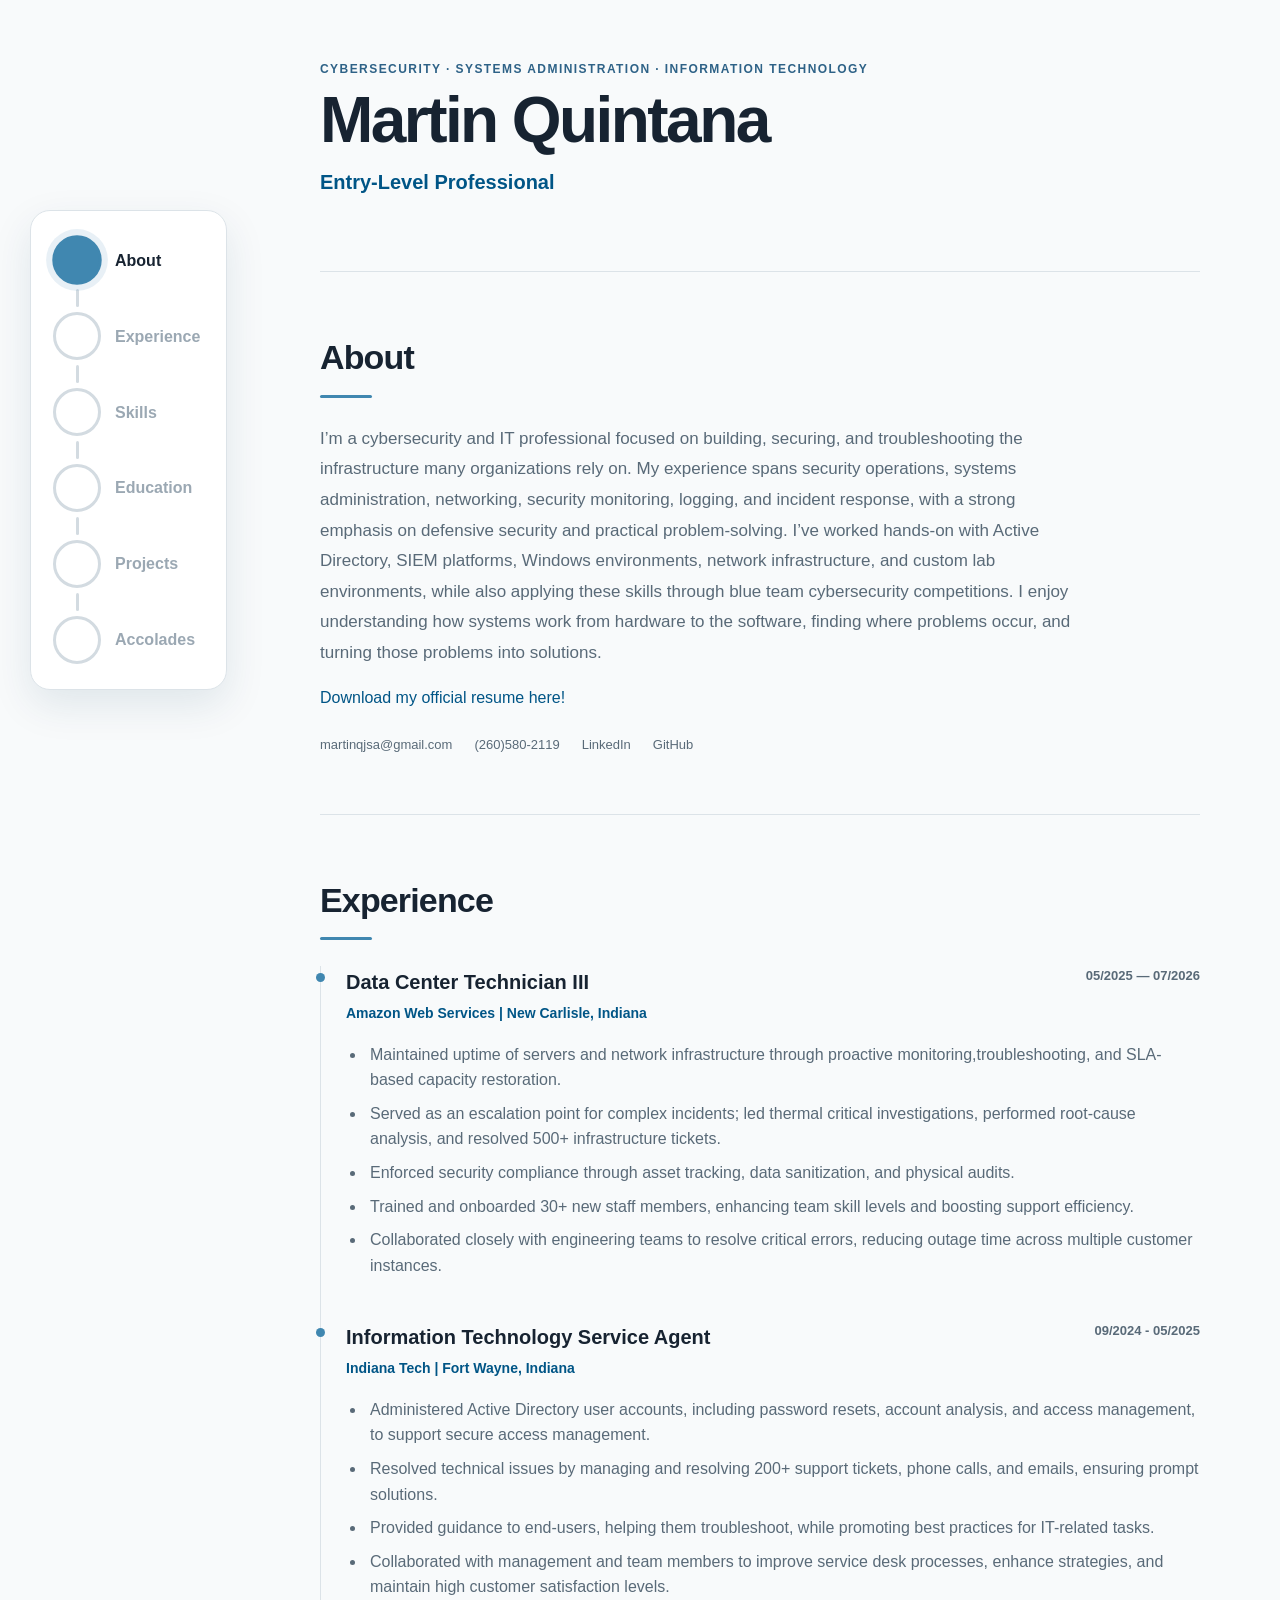
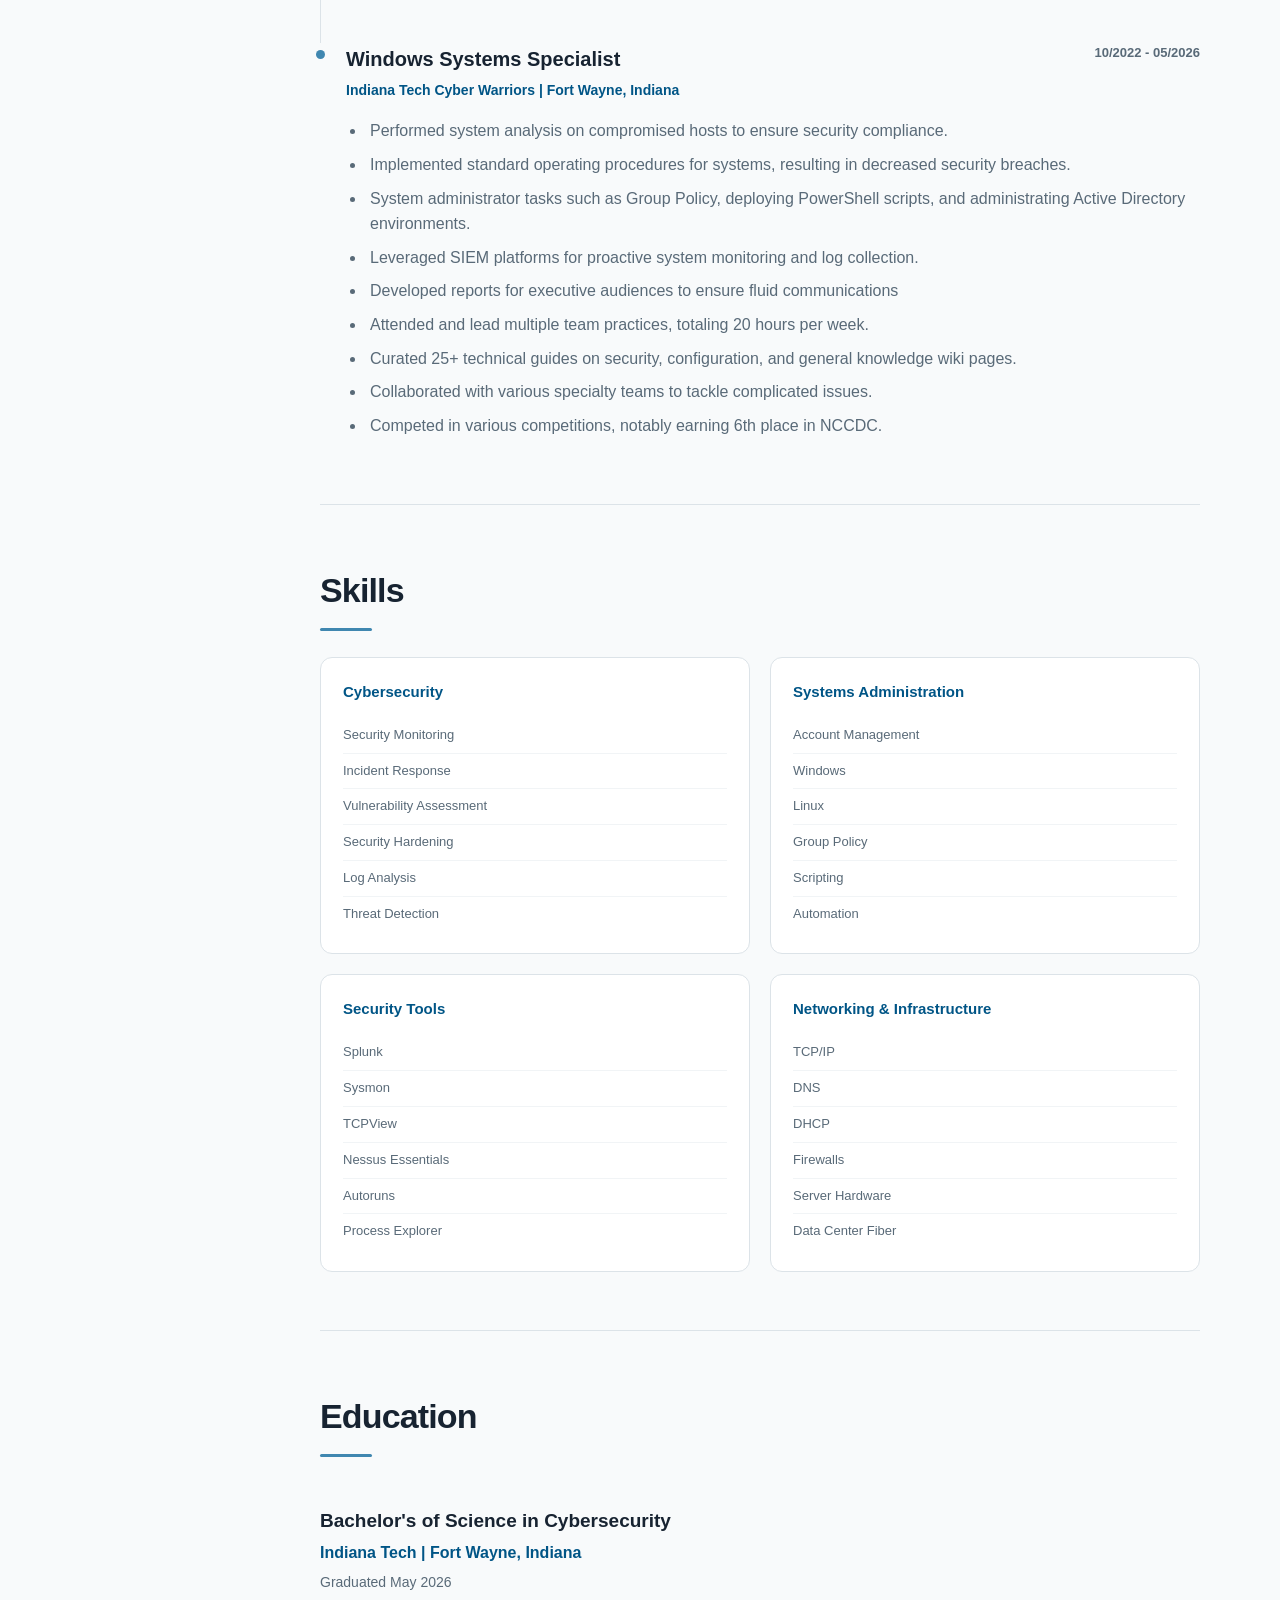
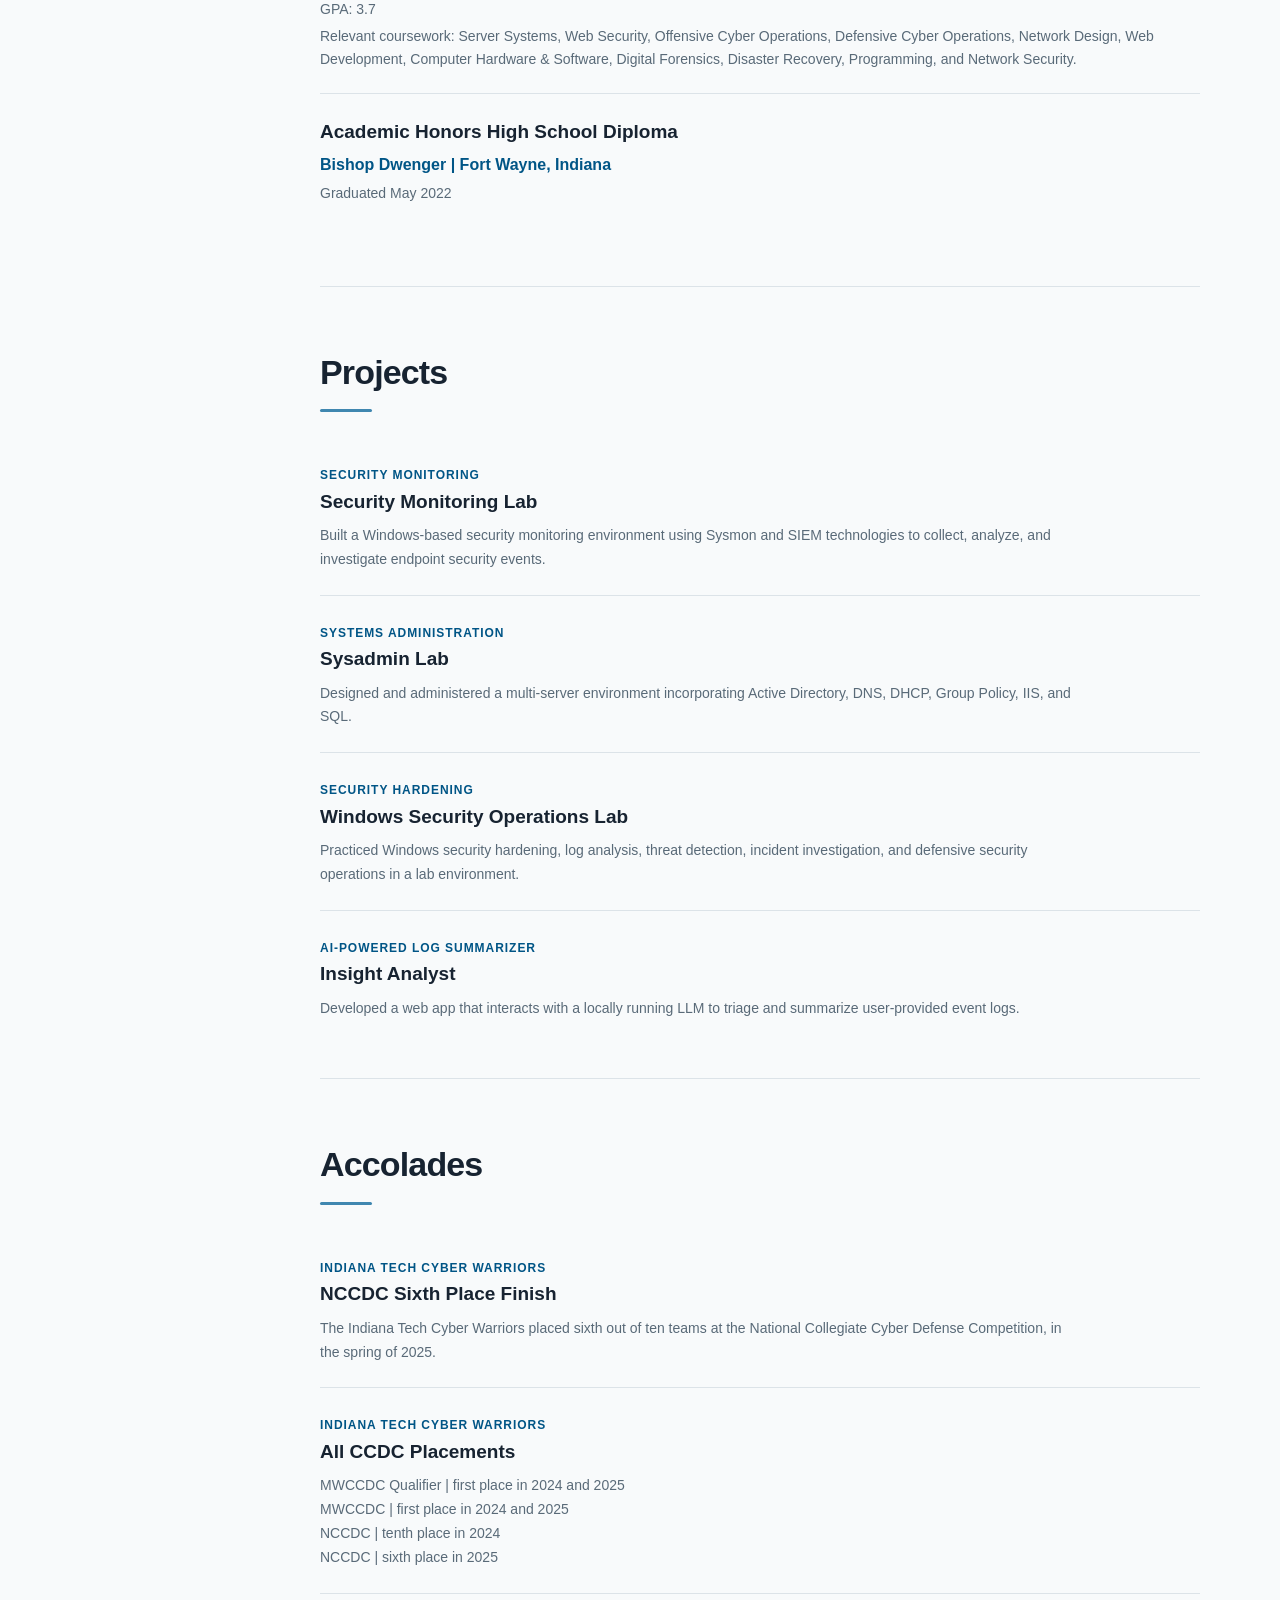
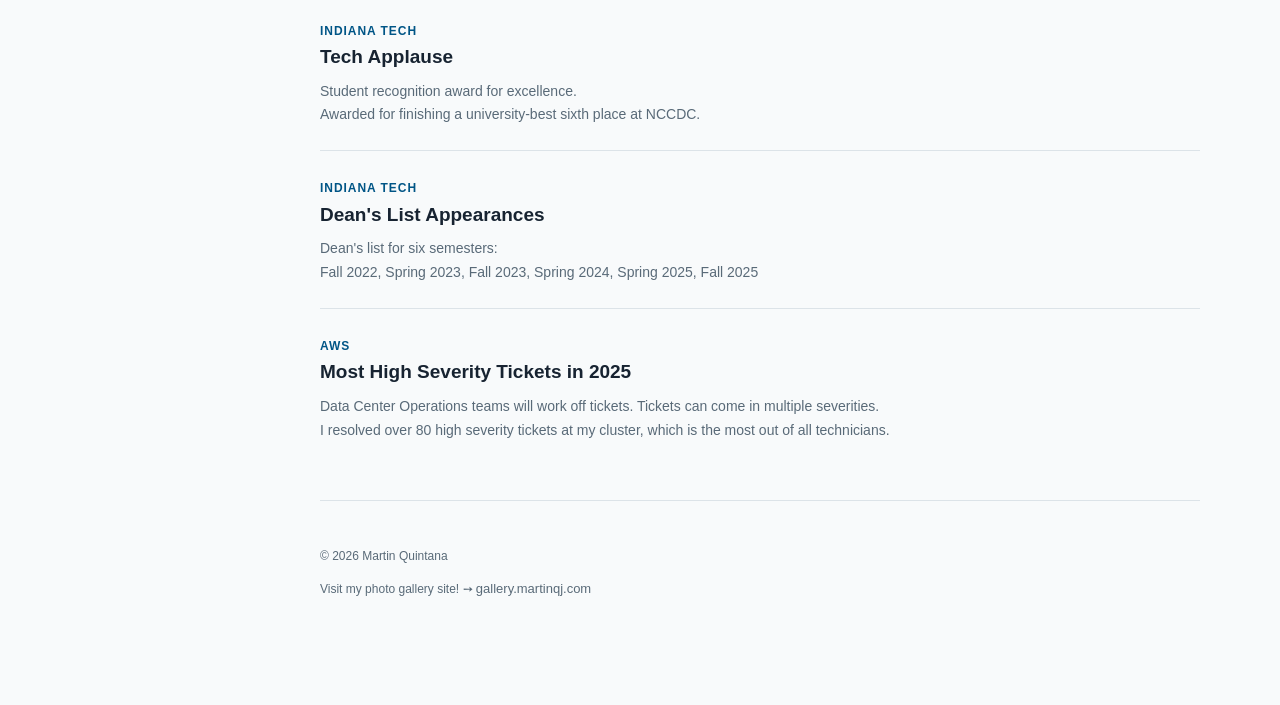
==== commit da2f57a7: "added link to my gallery in footer changed contact-item to link-item" ====
--- a/index.html
+++ b/index.html
@@ -432,7 +432,7 @@
                 25px;
         }
 
-        .contact-item {
+        .link-item {
             color:
                 var(--text-secondary);
 
@@ -443,7 +443,7 @@
                 500;
         }
 
-        .contact-item:hover {
+        .link-item:hover {
             color:
                 var(--blue-dark);
         }
@@ -1365,21 +1365,21 @@
             <div class="contact-row">
 
                 <a
-                    class="contact-item"
+                    class="link-item"
                     href="mailto:martinqjsa@gmail.com"
                 >
                     martinqjsa@gmail.com
                 </a>
 
                 <a
-                    class="contact-item"
+                    class="link-item"
                     href="tel:+12605802119"
                 >
                     (260)580-2119
                 </a>
 
                 <a
-                    class="contact-item"
+                    class="link-item"
                     href="https://www.linkedin.com/in/martin-quintana"
                     target="_blank"
                     rel="noopener noreferrer"
@@ -1388,7 +1388,7 @@
                 </a>
 
                 <a
-                class="contact-item"
+                class="link-item"
                 href="https://www.github.com/Martyqqq"
                 target="_blank"
                 rel="noopener noreferrer"
@@ -1924,6 +1924,12 @@
                 © 2026 Martin Quintana
             </p>
 
+            <p>
+                Visit my photo gallery site! ➙ 
+                <a href="https://gallery.martinqj.com" target="_blank" rel="noopener noreferrer"
+                 class="link-item">gallery.martinqj.com</a>
+            </p>
+
         </footer>
 
     </main>
